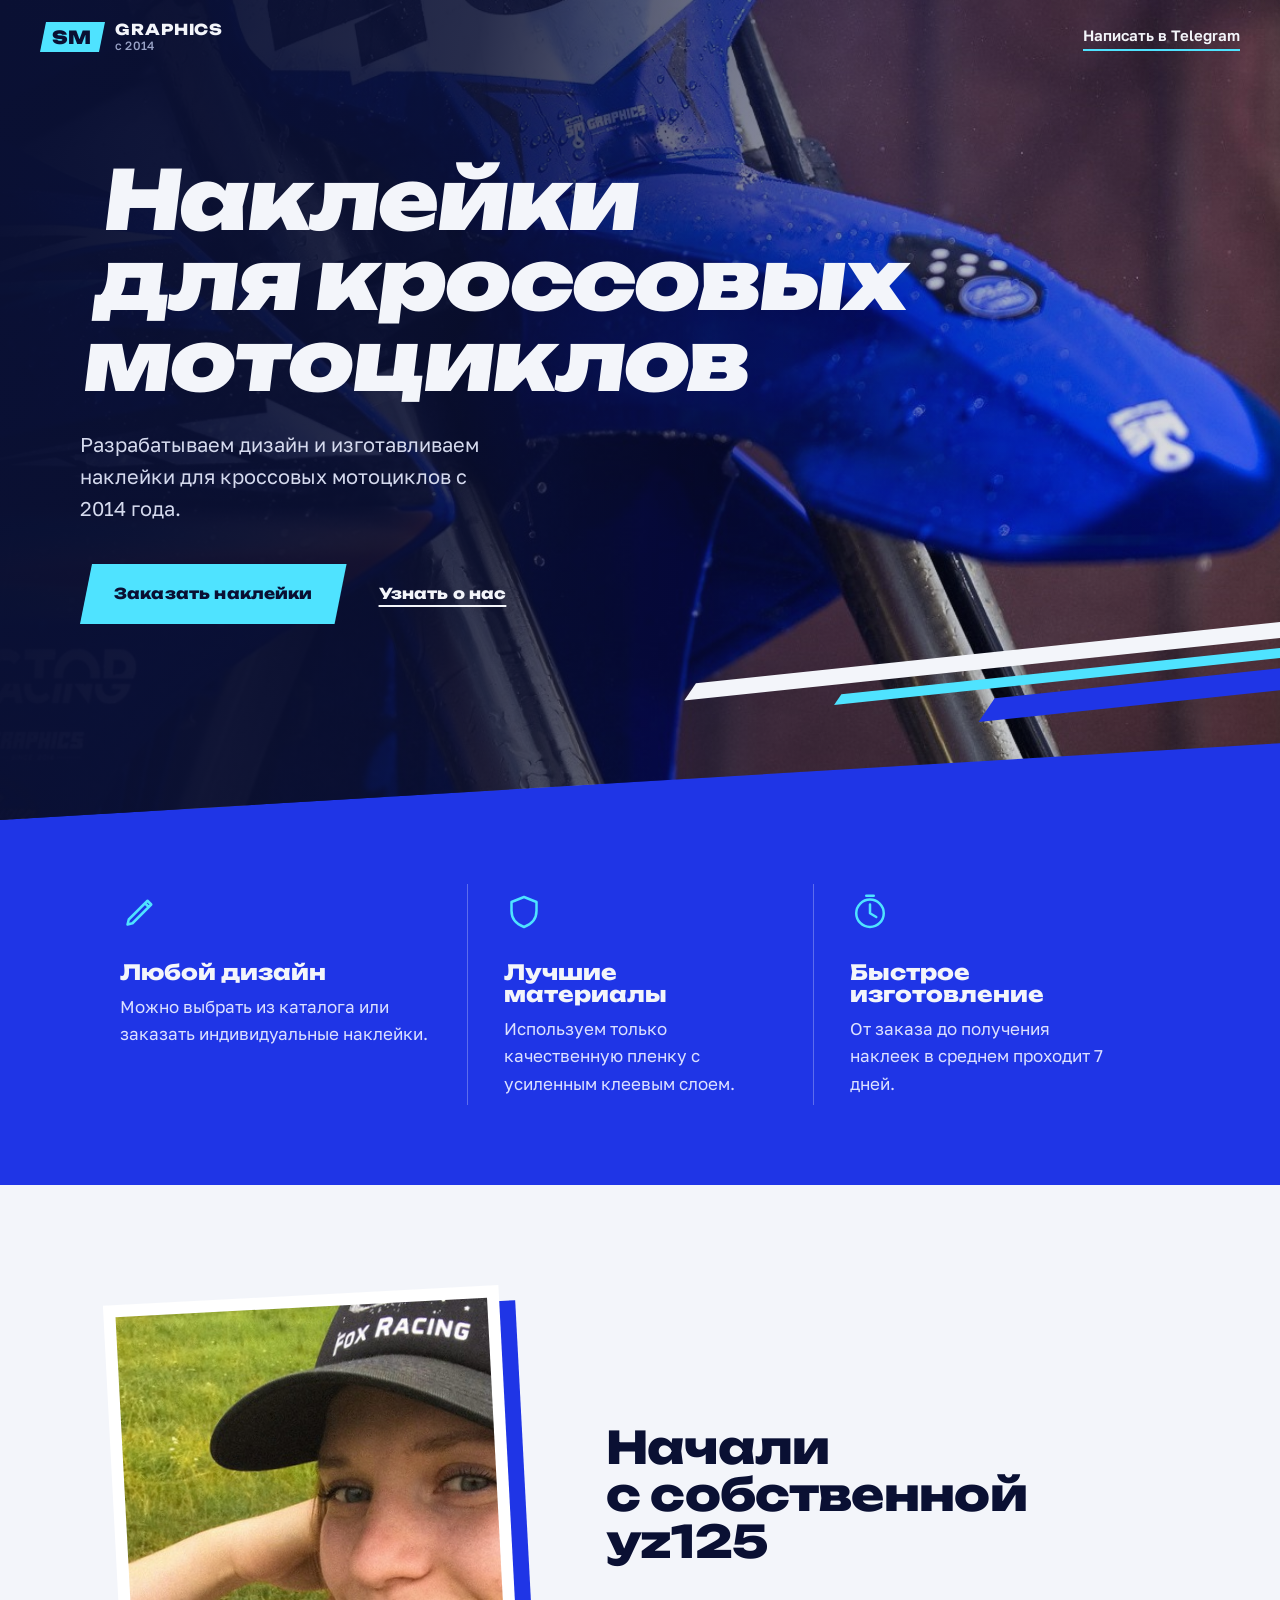
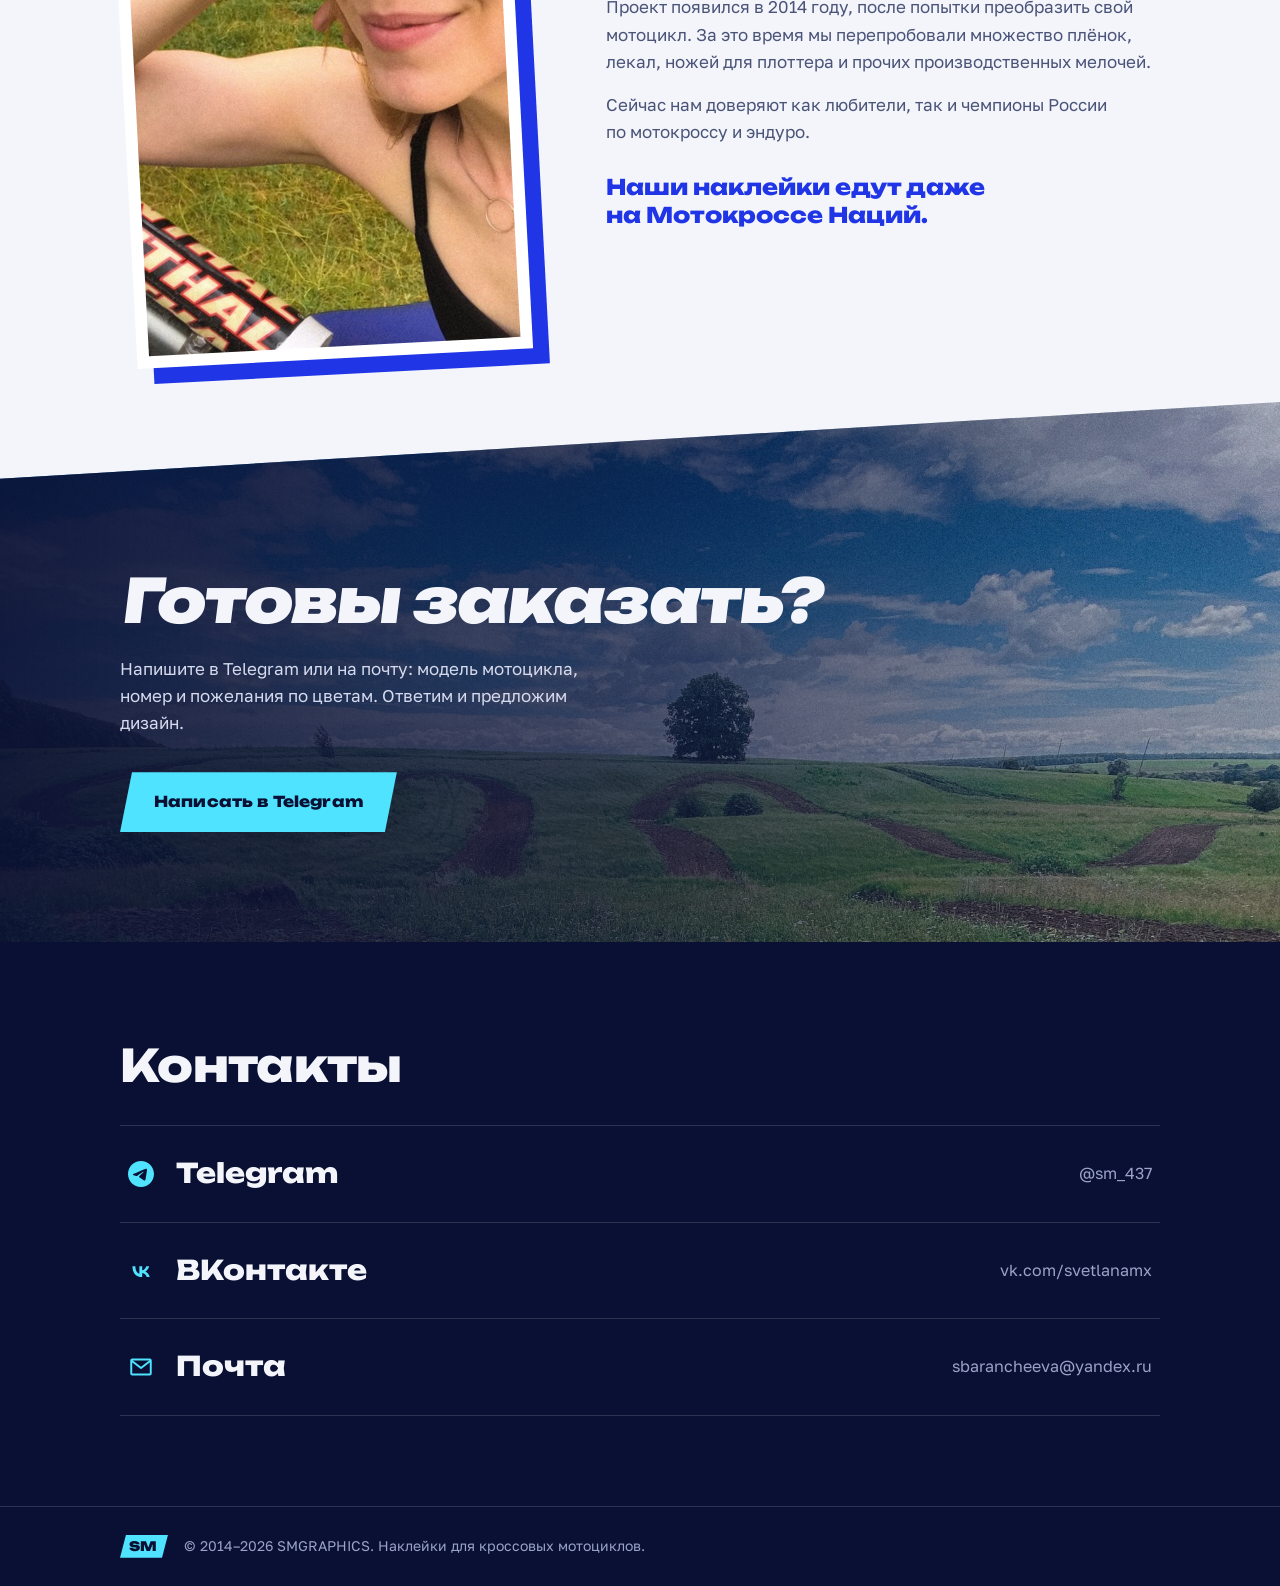
==== index.html @ 913bedcf "Вернул исходные тексты преимуществ и подзаголовка Co-Authored-By: Claude Opus 5.5 <noreply@anthropic" ====
<!DOCTYPE html>
<html lang="ru">
<head>
    <meta charset="UTF-8">
    <meta name="viewport" content="width=device-width, initial-scale=1.0, viewport-fit=cover">
    <meta name="google-site-verification" content="A4327wPJ7ZmmYLKpmU4n7rLONOr8wx9N6LQzoZRU234" />
    <title>SMGRAPHICS — наклейки для кроссовых мотоциклов</title>
    <meta name="description" content="Дизайн и изготовление наклеек для кроссовых мотоциклов с 2014 года. Каталог и индивидуальные графические киты.">
    <link rel="preconnect" href="https://fonts.googleapis.com">
    <link rel="preconnect" href="https://fonts.gstatic.com" crossorigin>
    <link href="https://fonts.googleapis.com/css2?family=Unbounded:wght@500;800;900&family=Golos+Text:wght@400;500;600&display=swap" rel="stylesheet">
    <link rel="stylesheet" href="css/style.css">
</head>
<body>

    <!-- Навигация -->
    <nav class="nav">
        <a href="#top" class="logo" aria-label="SMGRAPHICS, на главную">
            <span class="logo-mark">SM</span>
            <span class="logo-text">GRAPHICS<small>с 2014</small></span>
        </a>
        <a href="https://t.me/sm_437" target="_blank" rel="noopener" class="nav-link"><span class="long">Написать в </span>Telegram</a>
    </nav>

    <!-- 1. Первый экран -->
    <header class="hero" id="top">
        <div class="hero-inner">
            <h1 class="hero-title">Наклейки для&nbsp;кроссовых мотоциклов</h1>
            <p class="hero-sub">Разрабатываем дизайн и изготавливаем наклейки для кроссовых мотоциклов с 2014 года.</p>
            <div class="hero-actions">
                <a href="https://t.me/sm_437" target="_blank" rel="noopener" class="btn btn-primary">Заказать наклейки</a>
                <a href="#about" class="btn btn-ghost">Узнать о нас</a>
            </div>
        </div>
        <div class="stripes" aria-hidden="true">
            <span></span><span></span><span></span>
        </div>
    </header>

    <!-- 2. Что мы предлагаем -->
    <section class="offer">
        <div class="container">
            <h2 class="visually-hidden">Что мы предлагаем</h2>
            <ul class="offer-list">
                <li>
                    <svg viewBox="0 0 32 32" aria-hidden="true"><path d="M6 26l4-1 15-15-3-3L7 22l-1 4zM20 9l3 3" /></svg>
                    <h3>Любой дизайн</h3>
                    <p>Можно выбрать из каталога или заказать индивидуальные наклейки.</p>
                </li>
                <li>
                    <svg viewBox="0 0 32 32" aria-hidden="true"><path d="M16 4l10 4v7c0 7-4.5 11-10 13-5.5-2-10-6-10-13V8l10-4z" /></svg>
                    <h3>Лучшие материалы</h3>
                    <p>Используем только качественную пленку с усиленным клеевым слоем.</p>
                </li>
                <li>
                    <svg viewBox="0 0 32 32" aria-hidden="true"><circle cx="16" cy="17" r="11" /><path d="M16 10v7l5 3M13 3h6" /></svg>
                    <h3>Быстрое изготовление</h3>
                    <p>От заказа до получения наклеек в среднем проходит 7 дней.</p>
                </li>
            </ul>
        </div>
    </section>

    <!-- 3. О себе -->
    <section class="about" id="about">
        <div class="container about-grid">
            <figure class="about-photo">
                <img src="images/SM.jpg" alt="Основательница SMGRAPHICS у мотоцикла" width="640" height="640" loading="lazy">
            </figure>
            <div class="about-text">
                <h2>Начали с&nbsp;собственной yz125</h2>
                <p>Проект появился в&nbsp;2014 году, после попытки преобразить свой мотоцикл. За&nbsp;это время мы перепробовали множество плёнок, лекал, ножей для&nbsp;плоттера и&nbsp;прочих производственных мелочей.</p>
                <p>Сейчас нам доверяют как любители, так и&nbsp;чемпионы России по&nbsp;мотокроссу и&nbsp;эндуро.</p>
                <p class="about-note">Наши наклейки едут даже на&nbsp;Мотокроссе Наций.</p>
            </div>
        </div>
    </section>

    <!-- 4. Призыв к действию -->
    <section class="cta">
        <div class="container cta-inner">
            <h2>Готовы заказать?</h2>
            <p>Напишите в&nbsp;Telegram или&nbsp;на&nbsp;почту: модель мотоцикла, номер и&nbsp;пожелания по&nbsp;цветам. Ответим и&nbsp;предложим дизайн.</p>
            <a href="https://t.me/sm_437" target="_blank" rel="noopener" class="btn btn-primary">Написать в Telegram</a>
        </div>
    </section>

    <!-- 5. Контакты -->
    <section class="contact" id="contact">
        <div class="container">
            <h2>Контакты</h2>
            <div class="contact-list">
                <a href="https://t.me/sm_437" target="_blank" rel="noopener" class="contact-row">
                    <svg viewBox="0 0 24 24" aria-hidden="true" class="fill"><path d="M12 0C5.373 0 0 5.373 0 12s5.373 12 12 12 12-5.373 12-12S18.627 0 12 0zm5.562 8.161c-.18 1.897-.962 6.502-1.359 8.627-.168.9-.5 1.201-.82 1.23-.697.064-1.226-.46-1.901-.903-1.056-.692-1.653-1.123-2.678-1.799-1.185-.781-.417-1.21.258-1.91.177-.184 3.247-2.977 3.307-3.230.007-.032.014-.15-.056-.212s-.174-.041-.249-.024c-.106.024-1.793 1.139-5.062 3.345-.479.329-.913.489-1.302.481-.428-.009-1.252-.242-1.865-.441-.752-.244-1.349-.374-1.297-.789.027-.216.324-.437.893-.663 3.498-1.524 5.831-2.529 6.998-3.015 3.333-1.386 4.025-1.627 4.476-1.635.099-.002.321.023.465.178.121.13.148.305.163.428.015.123.034.404.019.623z"/></svg>
                    <span class="contact-name">Telegram</span>
                    <span class="contact-value">@sm_437</span>
                </a>
                <a href="https://vk.com/svetlanamx" target="_blank" rel="noopener" class="contact-row">
                    <svg viewBox="0 0 24 24" aria-hidden="true" class="fill"><path d="M12.8 17.5c-5.5 0-8.6-3.8-8.7-10h2.7c.1 4.6 2.1 6.5 3.7 6.9V7.5h2.6v3.9c1.6-.2 3.2-2 3.8-3.9h2.6c-.4 2.4-2.2 4.2-3.5 4.9 1.3.6 3.300 2.2 4.1 5.1h-2.8c-.6-1.9-2.1-3.4-4.2-3.6v3.6h-.3z"/></svg>
                    <span class="contact-name">ВКонтакте</span>
                    <span class="contact-value">vk.com/svetlanamx</span>
                </a>
                <a href="mailto:sbarancheeva@yandex.ru" class="contact-row">
                    <svg viewBox="0 0 24 24" aria-hidden="true"><rect x="3" y="5" width="18" height="14" rx="1" /><path d="M3 6l9 7 9-7" /></svg>
                    <span class="contact-name">Почта</span>
                    <span class="contact-value">sbarancheeva@yandex.ru</span>
                </a>
            </div>
        </div>
    </section>

    <!-- 6. Подвал -->
    <footer class="footer">
        <div class="container footer-inner">
            <span class="logo-mark logo-mark-small">SM</span>
            <p>© 2014–2026 SMGRAPHICS. Наклейки для кроссовых мотоциклов.</p>
        </div>
    </footer>

    <!-- Нижняя панель для телефонов -->
    <div class="mobile-bar" id="mobile-bar">
        <a href="https://t.me/sm_437" target="_blank" rel="noopener" class="btn btn-primary" tabindex="-1">Заказать наклейки в Telegram</a>
    </div>

    <script>
        // Панель видна, когда первый экран уже прокручен, и прячется у блока контактов
        (function () {
            var bar = document.getElementById('mobile-bar');
            var hero = document.querySelector('.hero');
            var contact = document.getElementById('contact');
            if (!bar || !hero || !('IntersectionObserver' in window)) return;
            var heroVisible = true, contactVisible = false;
            function update() {
                var show = !heroVisible && !contactVisible;
                bar.classList.toggle('is-visible', show);
                bar.querySelector('a').tabIndex = show ? 0 : -1;
            }
            new IntersectionObserver(function (e) { heroVisible = e[0].isIntersecting; update(); }).observe(hero);
            new IntersectionObserver(function (e) { contactVisible = e[0].isIntersecting; update(); }).observe(contact);
        })();
    </script>

</body>
</html>
---- css/style.css ----
/* SMGRAPHICS — стиль в духе гоночного графического кита:
   глубокий синий, белая «пластиковая» основа, ледяной голубой акцент,
   диагональные полосы и наклонная типографика. */

:root {
    --ink: #0A1033;          /* тёмно-синий, как тени на пластике */
    --ink-2: #121A47;        /* чуть светлее для слоёв */
    --race: #1F35E6;         /* заводской синий */
    --plate: #F3F5FA;        /* холодный белый */
    --hivis: #4FE3FF;        /* ледяной голубой акцент */
    --steel: #9AA3C7;        /* сине-серый для второстепенного текста */
    --text: #1A2147;         /* текст на светлом фоне */
    --muted: #4A5378;
    --line-dark: rgba(255, 255, 255, 0.14);

    --font-display: 'Unbounded', 'Arial Black', Impact, sans-serif;
    --font-body: 'Golos Text', 'Segoe UI', Roboto, Arial, sans-serif;

    --slant: 6vw;            /* высота диагонального среза между блоками */
    --gutter: clamp(16px, 4vw, 40px);
    color-scheme: dark;
}

* { margin: 0; padding: 0; box-sizing: border-box; }

html { scroll-behavior: smooth; }

body {
    font-family: var(--font-body);
    font-size: 17px;
    line-height: 1.6;
    color: var(--plate);
    background: var(--ink);
    -webkit-font-smoothing: antialiased;
    overflow-x: hidden;
}

img { max-width: 100%; display: block; }
a { color: inherit; text-decoration: none; }
ul { list-style: none; }

h1, h2, h3 {
    font-family: var(--font-display);
    line-height: 1.05;
    text-wrap: balance;
}

.container {
    max-width: 1120px;
    margin: 0 auto;
    padding-inline: var(--gutter);
}

.visually-hidden {
    position: absolute; width: 1px; height: 1px;
    overflow: hidden; clip: rect(0 0 0 0); white-space: nowrap;
}

:focus-visible { outline: 3px solid var(--hivis); outline-offset: 3px; }

/* ===== Логотип ===== */
.logo { display: inline-flex; align-items: center; gap: 10px; }

.logo-mark {
    font-family: var(--font-display);
    font-weight: 900;
    font-size: 18px;
    color: var(--ink);
    background: var(--hivis);
    padding: 6px 14px 6px 12px;
    clip-path: polygon(6px 0, 100% 0, calc(100% - 6px) 100%, 0 100%);
    line-height: 1;
}

.logo-text {
    font-family: var(--font-display);
    font-weight: 800;
    font-size: 15px;
    letter-spacing: 0.06em;
    display: flex;
    flex-direction: column;
    line-height: 1.1;
}

.logo-text small {
    font-family: var(--font-body);
    font-weight: 500;
    font-size: 12px;
    letter-spacing: 0.02em;
    color: var(--steel);
}

/* ===== Навигация ===== */
.nav {
    position: absolute;
    top: env(safe-area-inset-top, 0px);
    left: 0; right: 0;
    z-index: 5;
    display: flex;
    justify-content: space-between;
    align-items: center;
    gap: 16px;
    padding: 22px var(--gutter);
}

.nav-link {
    font-weight: 600;
    font-size: 15px;
    padding-bottom: 2px;
    border-bottom: 2px solid var(--hivis);
}
.nav-link:hover { color: var(--hivis); }

/* ===== Кнопки ===== */
.btn {
    display: inline-block;
    font-family: var(--font-display);
    font-weight: 800;
    font-size: 15px;
    letter-spacing: 0.01em;
    padding: 18px 34px;
    transition: background-color 0.15s, color 0.15s;
}

.btn-primary {
    background: var(--hivis);
    color: var(--ink);
    clip-path: polygon(12px 0, 100% 0, calc(100% - 12px) 100%, 0 100%);
}
.btn-primary:hover { background: #FFFFFF; }
.btn-primary:focus-visible { outline: none; background: #FFFFFF; text-decoration: underline; }

.btn-ghost {
    padding-inline: 8px;
    text-decoration: underline;
    text-decoration-thickness: 2px;
    text-underline-offset: 6px;
}
.btn-ghost:hover { color: var(--hivis); }

/* ===== 1. Первый экран ===== */
.hero {
    position: relative;
    z-index: 2;
    min-height: min(820px, 92vh);
    display: flex;
    align-items: center;
    padding: 130px var(--gutter) calc(var(--slant) + 90px);
    background:
        linear-gradient(100deg, var(--ink) 0%, rgba(10, 16, 51, 0.88) 34%, rgba(10, 16, 51, 0.35) 64%, rgba(10, 16, 51, 0.05) 100%),
        url('../images/hero-bg.jpg') 70% 30% / cover no-repeat;
    clip-path: polygon(0 0, 100% 0, 100% calc(100% - var(--slant)), 0 100%);
    overflow: hidden;
}

.hero-inner {
    position: relative;
    z-index: 2;
    width: 100%;
    max-width: 1120px;
    margin: 0 auto;
}

.hero-title {
    font-weight: 900;
    font-size: clamp(2.3rem, 6.4vw, 5.4rem);
    line-height: 0.98;
    letter-spacing: -0.02em;
    max-width: 11ch;
    transform: skewX(-7deg);
    transform-origin: left bottom;
}

.hero-sub {
    margin-top: 28px;
    max-width: 34ch;
    font-size: clamp(17px, 1.6vw, 20px);
    color: #D5DAEE;
}

.hero-actions {
    margin-top: 40px;
    display: flex;
    flex-wrap: wrap;
    align-items: center;
    gap: 16px 24px;
}

/* Диагональные полосы, как на графике пластика */
.stripes {
    position: absolute;
    right: -6%;
    bottom: calc(var(--slant) + 26px);
    width: 52%;
    display: flex;
    flex-direction: column;
    gap: 10px;
    transform: rotate(-6deg);
    z-index: 1;
    pointer-events: none;
}
.stripes span {
    display: block;
    height: 16px;
    transform: skewX(-40deg);
    transform-origin: right;
    animation: stripe-in 0.9s cubic-bezier(.2, .8, .2, 1) both;
}
.stripes span:nth-child(1) { background: var(--plate); width: 100%; }
.stripes span:nth-child(2) { background: var(--hivis); width: 78%; margin-left: auto; height: 10px; animation-delay: 0.12s; }
.stripes span:nth-child(3) { background: var(--race); width: 56%; margin-left: auto; height: 22px; animation-delay: 0.24s; }

@keyframes stripe-in {
    from { transform: skewX(-40deg) scaleX(0); }
    to   { transform: skewX(-40deg) scaleX(1); }
}

/* ===== 2. Что мы предлагаем ===== */
.offer {
    position: relative;
    z-index: 1;
    background: var(--race);
    margin-top: calc(var(--slant) * -1);
    padding-block: calc(var(--slant) + 64px) 80px;
}

.offer-list {
    display: grid;
    grid-template-columns: repeat(3, minmax(0, 1fr));
}

.offer-list li {
    padding: 8px 36px;
    border-left: 1px solid rgba(255, 255, 255, 0.28);
}
.offer-list li:first-child { border-left: 0; padding-left: 0; }

.offer-list svg {
    width: 40px; height: 40px;
    fill: none;
    stroke: var(--hivis);
    stroke-width: 2;
    stroke-linecap: round;
    stroke-linejoin: round;
    margin-bottom: 22px;
}

.offer-list h3 {
    font-size: 21px;
    font-weight: 800;
    margin-bottom: 10px;
}

.offer-list p { color: #DCE1FF; max-width: 30ch; }

/* ===== 3. О себе ===== */
.about {
    background: var(--plate);
    color: var(--text);
    padding-block: 110px 120px;
}

.about-grid {
    display: grid;
    grid-template-columns: minmax(0, 5fr) minmax(0, 7fr);
    gap: clamp(40px, 7vw, 96px);
    align-items: center;
}

/* Фото как наклейка: белая кромка, лёгкий поворот, жёсткая синяя тень */
.about-photo {
    background: #FFFFFF;
    padding: 12px;
    transform: rotate(-3deg);
    box-shadow: 16px 16px 0 var(--race);
    max-width: 420px;
    width: 100%;
    justify-self: center;
}
.about-photo img { width: 100%; aspect-ratio: 1; object-fit: cover; }

.about-text { min-width: 0; }

.about-text h2 {
    font-weight: 800;
    font-size: clamp(1.8rem, 3.6vw, 2.8rem);
    letter-spacing: -0.015em;
    margin-bottom: 28px;
    color: var(--ink);
}

.about-text p { max-width: 58ch; color: var(--muted); }
.about-text p + p { margin-top: 16px; }

.about-text .about-note {
    margin-top: 28px;
    font-family: var(--font-display);
    font-weight: 800;
    font-size: clamp(1.1rem, 1.8vw, 1.35rem);
    line-height: 1.3;
    color: var(--race);
}

/* ===== 4. Призыв к действию ===== */
.cta {
    position: relative;
    background:
        linear-gradient(90deg, rgba(10, 16, 51, 0.92) 0%, rgba(10, 16, 51, 0.7) 45%, rgba(10, 16, 51, 0.25) 100%),
        url('../images/dream_track.jpg') center 72% / cover no-repeat;
    clip-path: polygon(0 var(--slant), 100% 0, 100% 100%, 0 100%);
    margin-top: calc(var(--slant) * -1);
    padding-block: calc(var(--slant) + 90px) 110px;
}

.cta-inner h2 {
    font-weight: 900;
    font-size: clamp(2rem, 5vw, 3.8rem);
    letter-spacing: -0.02em;
    transform: skewX(-7deg);
    transform-origin: left bottom;
}

.cta-inner p {
    margin: 22px 0 36px;
    max-width: 46ch;
    color: #D5DAEE;
}

/* ===== 5. Контакты ===== */
.contact { padding-block: 100px 90px; }

.contact h2 {
    font-weight: 800;
    font-size: clamp(1.8rem, 3.6vw, 2.8rem);
    letter-spacing: -0.015em;
    margin-bottom: 36px;
}

.contact-list { border-top: 1px solid var(--line-dark); }

.contact-row {
    display: grid;
    grid-template-columns: 28px minmax(0, 1fr) auto;
    align-items: center;
    gap: 20px;
    padding: 26px 8px;
    border-bottom: 1px solid var(--line-dark);
    transition: background-color 0.15s, padding 0.2s;
}

.contact-row svg {
    width: 26px; height: 26px;
    fill: none;
    stroke: var(--hivis);
    stroke-width: 1.8;
    stroke-linejoin: round;
}
.contact-row svg.fill { fill: var(--hivis); stroke: none; }

.contact-name {
    font-family: var(--font-display);
    font-weight: 800;
    font-size: clamp(1.2rem, 2.4vw, 1.7rem);
}

.contact-value {
    color: var(--steel);
    font-size: 16px;
    overflow-wrap: anywhere;
    text-align: right;
}

.contact-row:hover { background: var(--race); padding-inline: 20px; }
.contact-row:hover .contact-value { color: var(--plate); }

/* ===== 6. Подвал ===== */
.footer {
    border-top: 1px solid var(--line-dark);
    padding-block: 28px calc(28px + env(safe-area-inset-bottom, 0px));
    font-size: 14px;
    color: var(--steel);
}

.footer-inner { display: flex; align-items: center; gap: 16px; flex-wrap: wrap; }
.logo-mark-small { font-size: 13px; padding: 5px 11px 5px 9px; }

/* ===== Телефоны и планшеты ===== */
@media (max-width: 860px) {
    .offer-list { grid-template-columns: minmax(0, 1fr); gap: 0; }
    .offer-list li,
    .offer-list li:first-child {
        border-left: 0;
        padding: 28px 0;
        border-top: 1px solid rgba(255, 255, 255, 0.28);
    }
    .offer-list li:first-child { border-top: 0; padding-top: 0; }

    .about-grid { grid-template-columns: minmax(0, 1fr); }
    .about-photo { max-width: 320px; }
}

/* Нижняя панель «Написать» — только на телефонах */
.mobile-bar { display: none; }

@media (max-width: 600px) {
    :root { --slant: 9vw; }
    body { font-size: 16px; }

    /* Навигация */
    .nav { padding-block: 16px; }
    .logo-mark { font-size: 16px; }
    .logo-text { font-size: 13px; }
    .logo-text small { display: none; }
    .nav-link { font-size: 14px; }
    .nav-link .long { display: none; }

    /* Первый экран */
    .hero {
        min-height: 0;
        padding-top: 104px;
        padding-bottom: calc(var(--slant) + 76px);
        background:
            linear-gradient(180deg, rgba(10, 16, 51, 0.5) 0%, rgba(10, 16, 51, 0.88) 55%, var(--ink) 100%),
            url('../images/hero-bg.jpg') 62% 30% / cover no-repeat;
    }
    .hero-title { font-size: clamp(2rem, 10vw, 2.6rem); }
    .hero-sub { margin-top: 20px; }
    .hero-actions { margin-top: 30px; flex-direction: column; align-items: stretch; gap: 14px; }
    .hero-actions .btn { text-align: center; }
    .hero-actions .btn-ghost { align-self: center; padding: 6px 8px; }
    .stripes { width: 78%; right: -18%; bottom: calc(var(--slant) + 14px); gap: 7px; }
    .stripes span:nth-child(1) { height: 11px; }
    .stripes span:nth-child(2) { height: 7px; }
    .stripes span:nth-child(3) { height: 15px; }

    .btn { padding: 17px 28px; }

    /* Предложение: иконка слева от заголовка, компактнее */
    .offer { padding-block: calc(var(--slant) + 40px) 56px; }
    .offer-list li,
    .offer-list li:first-child {
        display: grid;
        grid-template-columns: 34px minmax(0, 1fr);
        column-gap: 16px;
        padding: 22px 0;
    }
    .offer-list li:first-child { padding-top: 0; }
    .offer-list li:last-child { padding-bottom: 0; }
    .offer-list svg { width: 32px; height: 32px; margin: 0; grid-row: span 2; }
    .offer-list h3 { font-size: 18px; margin-bottom: 6px; }

    /* О себе */
    .about { padding-block: 64px calc(var(--slant) + 64px); }
    .about-grid { gap: 44px; }
    .about-photo { max-width: 240px; padding: 8px; box-shadow: 10px 10px 0 var(--race); }
    .about-text h2 { margin-bottom: 18px; }
    .about-text .about-note { margin-top: 22px; }

    /* Призыв */
    .cta { padding-block: calc(var(--slant) + 56px) 72px; }
    .cta-inner p { margin: 16px 0 28px; }
    .cta-inner .btn { display: block; text-align: center; }

    /* Контакты */
    .contact { padding-block: 64px 48px; }
    .contact h2 { margin-bottom: 24px; }
    .contact-row { grid-template-columns: 24px minmax(0, 1fr); gap: 2px 16px; padding: 18px 4px; }
    .contact-row svg { grid-row: span 2; width: 24px; height: 24px; }
    .contact-value { grid-column: 2; text-align: left; font-size: 15px; }
    .contact-row:hover { padding-inline: 12px; }

    .footer { padding-bottom: calc(96px + env(safe-area-inset-bottom, 0px)); }

    /* Нижняя панель появляется, когда первый экран прокручен */
    .mobile-bar {
        display: block;
        position: fixed;
        left: 0; right: 0; bottom: 0;
        z-index: 20;
        padding: 10px 16px calc(10px + env(safe-area-inset-bottom, 0px));
        background: rgba(10, 16, 51, 0.92);
        -webkit-backdrop-filter: blur(10px);
        backdrop-filter: blur(10px);
        border-top: 1px solid var(--line-dark);
        transform: translateY(110%);
        transition: transform 0.25s ease;
    }
    .mobile-bar.is-visible { transform: none; }
    .mobile-bar .btn { display: block; text-align: center; padding-block: 15px; }
}

@media (prefers-reduced-motion: reduce) {
    html { scroll-behavior: auto; }
    .stripes span { animation: none; }
    .contact-row, .btn, .mobile-bar { transition: none; }
}
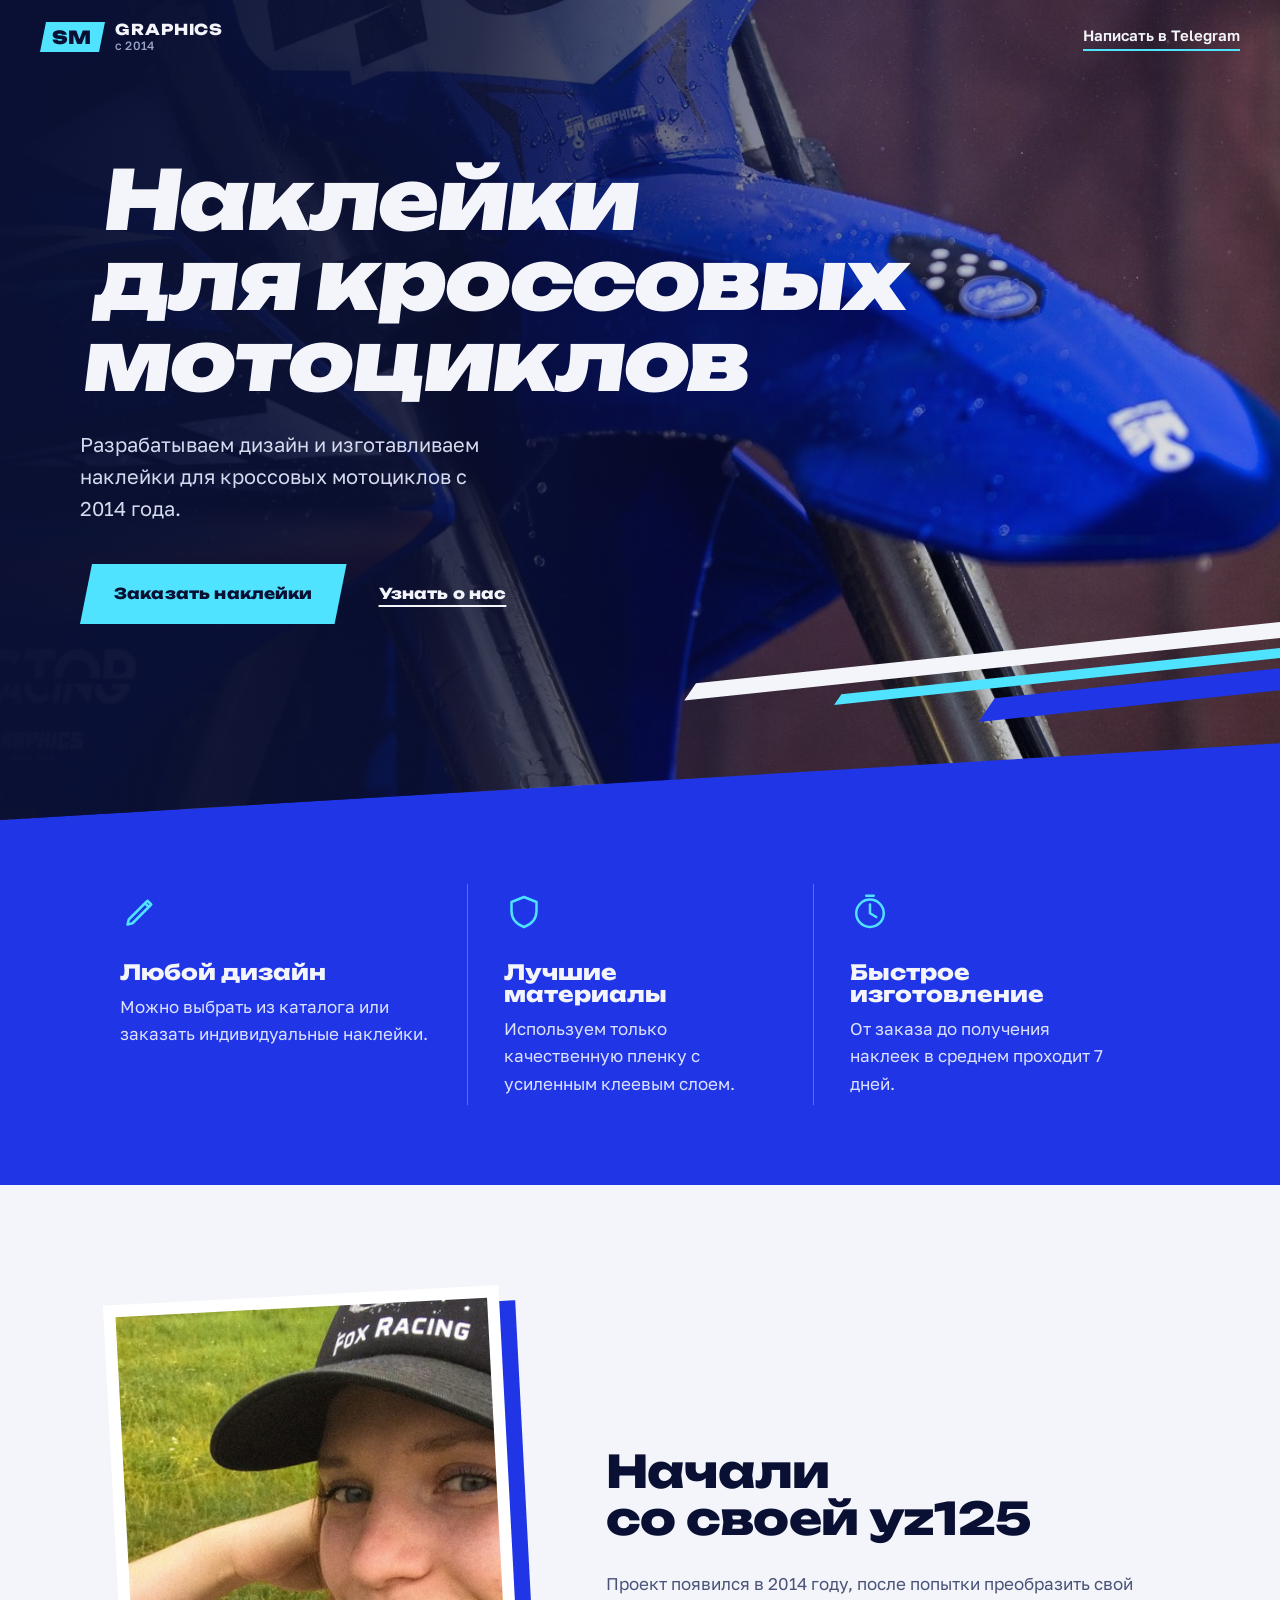
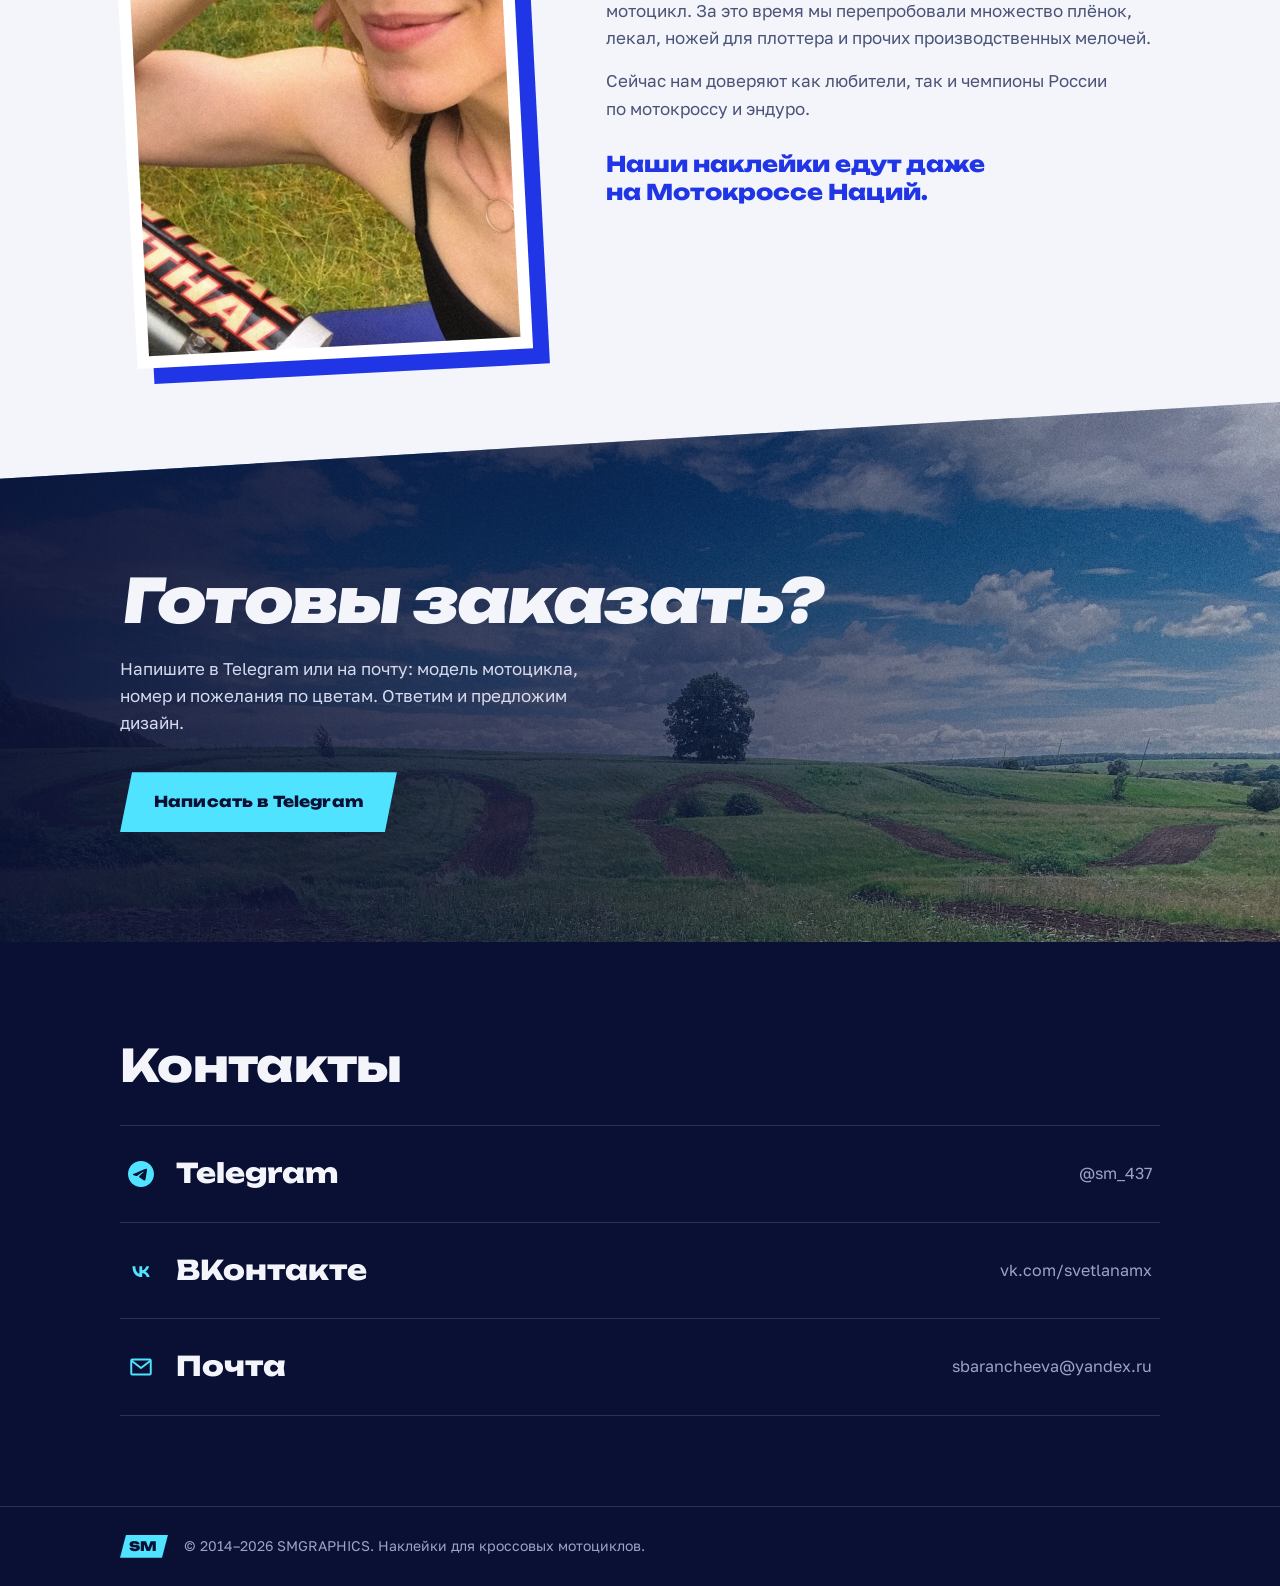
==== commit e635fec1: "Заголовок «О себе»: «Начали со своей yz125» Co-Authored-By: Claude Opus 5.5 <noreply@anthropic.com> " ====
--- a/index.html
+++ b/index.html
@@ -68,7 +68,7 @@
                 <img src="images/SM.jpg" alt="Основательница SMGRAPHICS у мотоцикла" width="640" height="640" loading="lazy">
             </figure>
             <div class="about-text">
-                <h2>Начали с&nbsp;собственной yz125</h2>
+                <h2>Начали со&nbsp;своей yz125</h2>
                 <p>Проект появился в&nbsp;2014 году, после попытки преобразить свой мотоцикл. За&nbsp;это время мы перепробовали множество плёнок, лекал, ножей для&nbsp;плоттера и&nbsp;прочих производственных мелочей.</p>
                 <p>Сейчас нам доверяют как любители, так и&nbsp;чемпионы России по&nbsp;мотокроссу и&nbsp;эндуро.</p>
                 <p class="about-note">Наши наклейки едут даже на&nbsp;Мотокроссе Наций.</p>
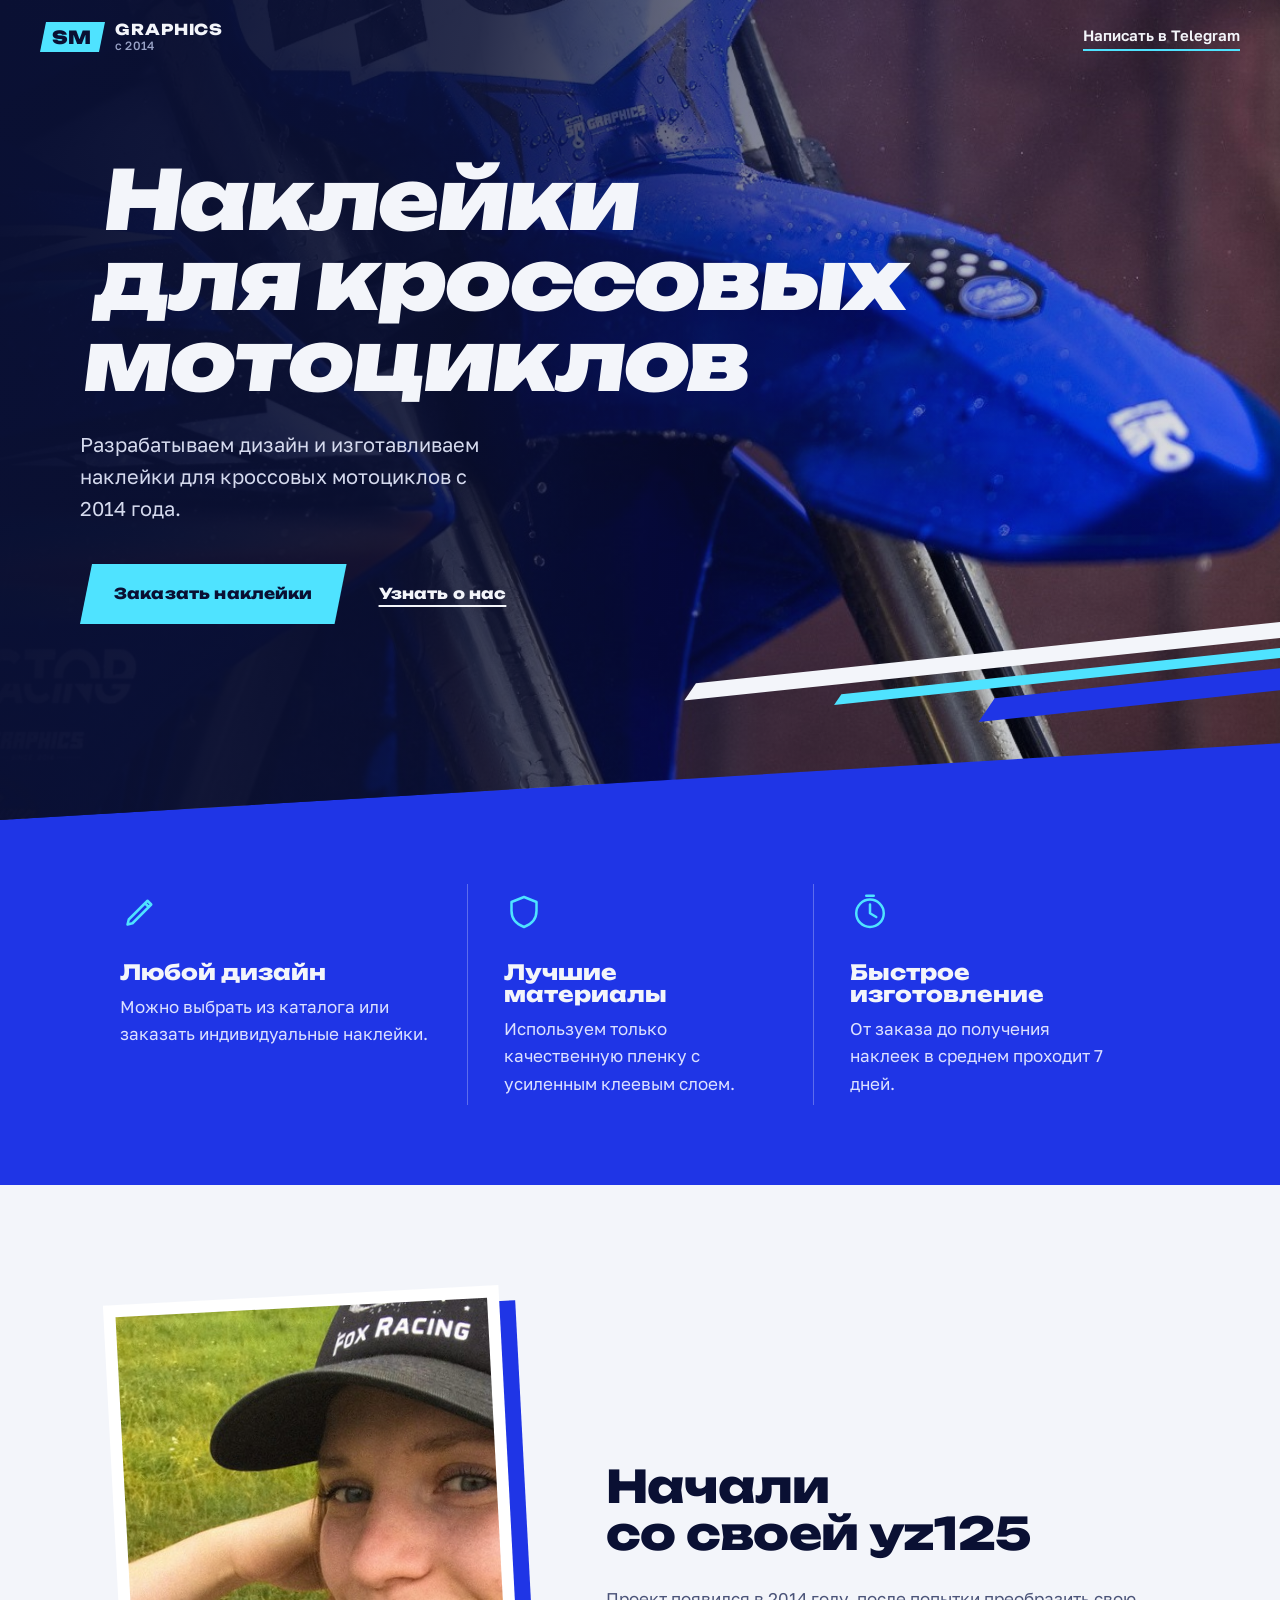
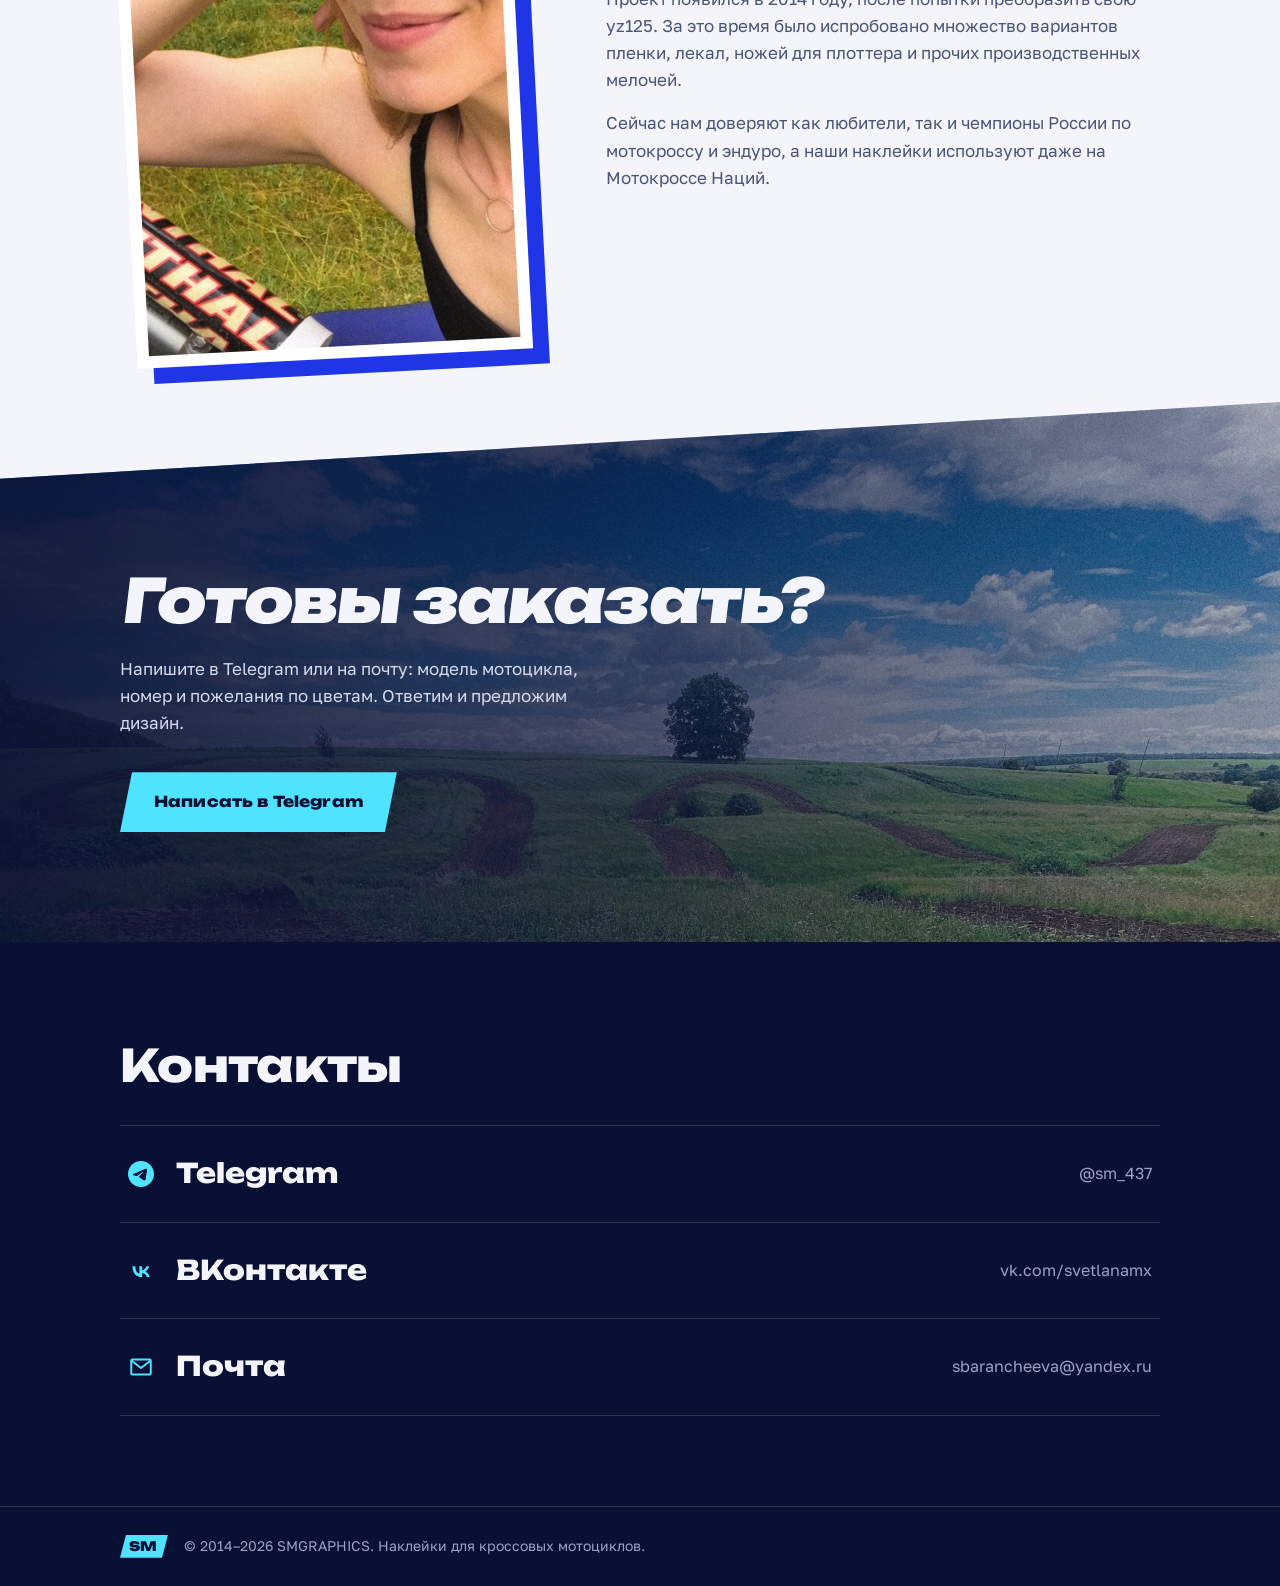
==== commit 09e1ee47: "Вернул исходный текст блока «О себе» Co-Authored-By: Claude Opus 5.5 <noreply@anthropic.com> Claude-" ====
--- a/index.html
+++ b/index.html
@@ -69,9 +69,8 @@
             </figure>
             <div class="about-text">
                 <h2>Начали со&nbsp;своей yz125</h2>
-                <p>Проект появился в&nbsp;2014 году, после попытки преобразить свой мотоцикл. За&nbsp;это время мы перепробовали множество плёнок, лекал, ножей для&nbsp;плоттера и&nbsp;прочих производственных мелочей.</p>
-                <p>Сейчас нам доверяют как любители, так и&nbsp;чемпионы России по&nbsp;мотокроссу и&nbsp;эндуро.</p>
-                <p class="about-note">Наши наклейки едут даже на&nbsp;Мотокроссе Наций.</p>
+                <p>Проект появился в 2014 году, после попытки преобразить свою yz125. За это время было испробовано множество вариантов пленки, лекал, ножей для плоттера и прочих производственных мелочей.</p>
+                <p>Сейчас нам доверяют как любители, так и чемпионы России по мотокроссу и эндуро, а наши наклейки используют даже на Мотокроссе Наций.</p>
             </div>
         </div>
     </section>
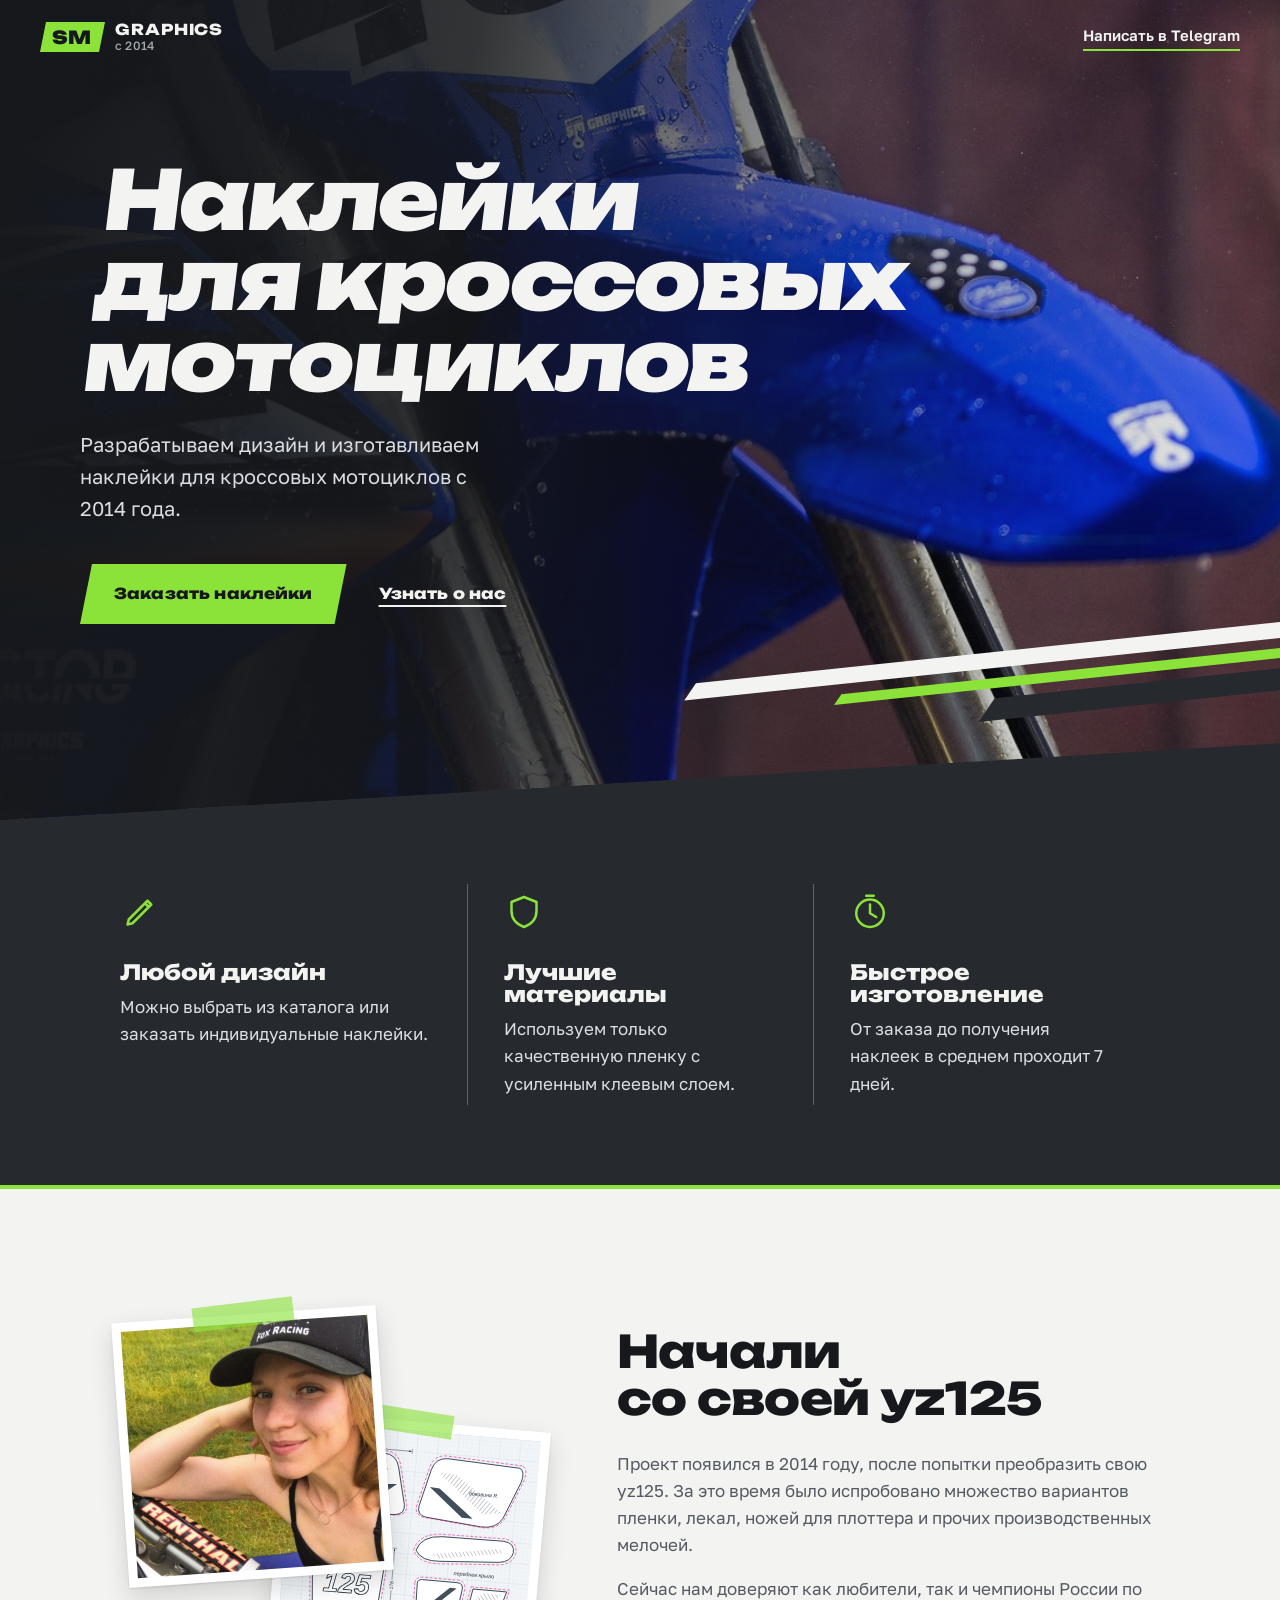
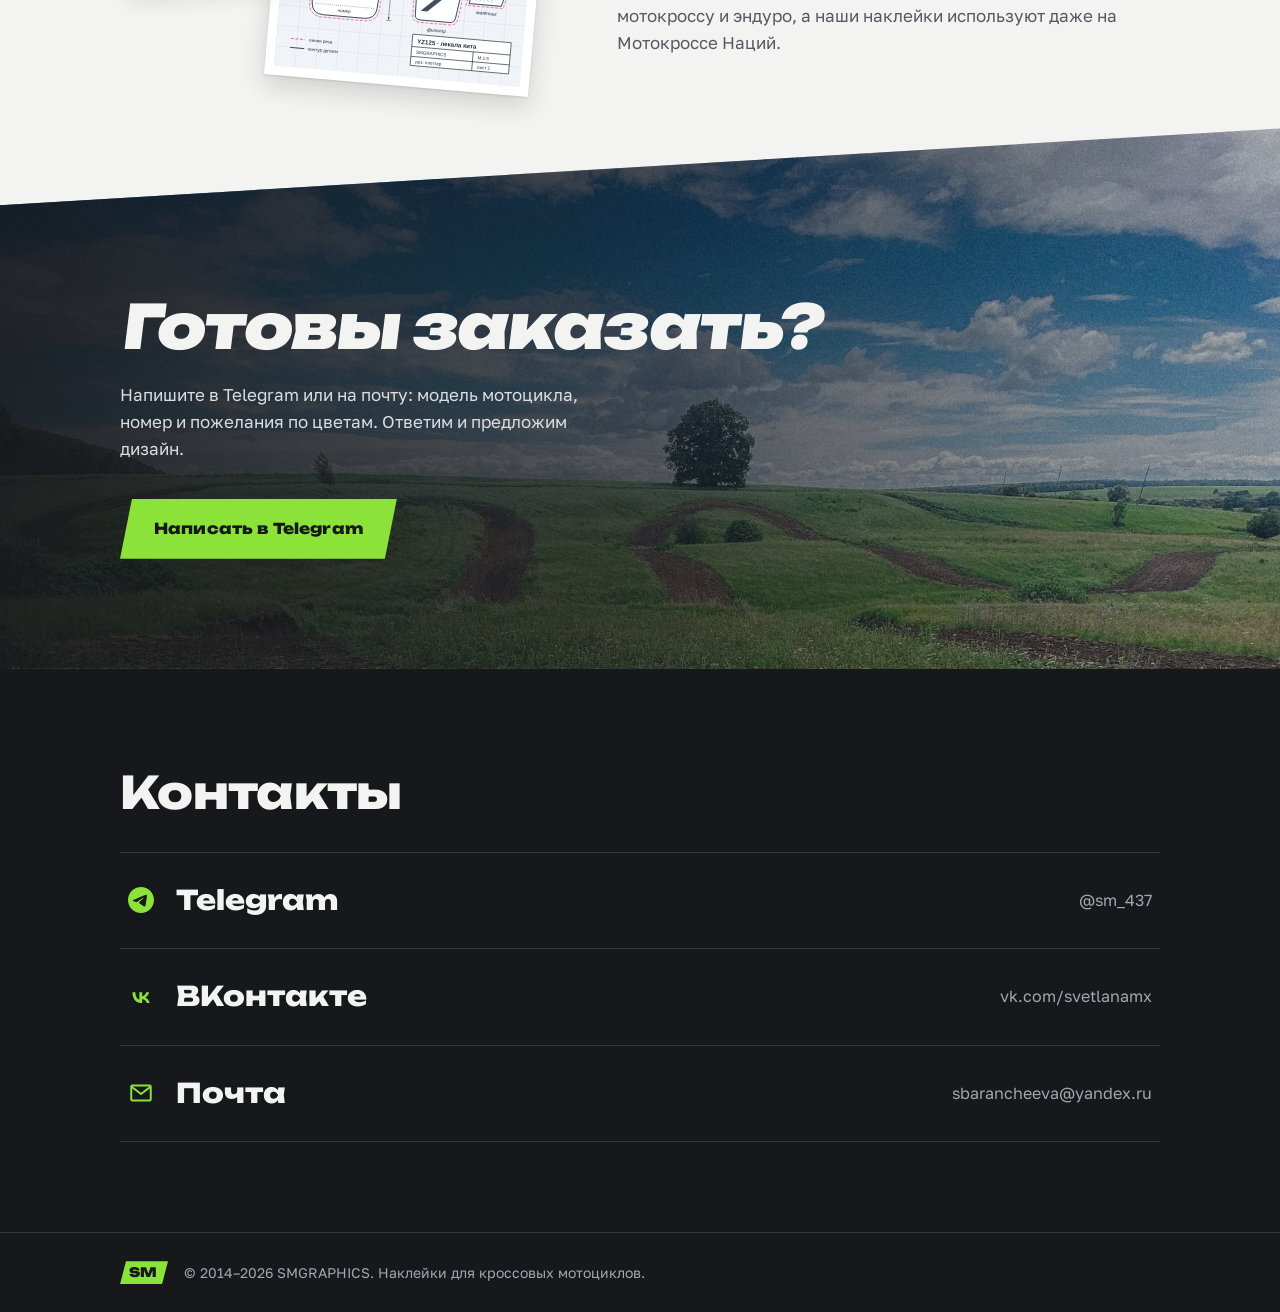
==== commit 13d7b717: "«О себе»: рядом с фото карточка с чертежом лекал yz125, обе приклеены скотчем Co-Authored-By: Claude" ====
--- a/index.html
+++ b/index.html
@@ -64,9 +64,14 @@
     <!-- 3. О себе -->
     <section class="about" id="about">
         <div class="container about-grid">
-            <figure class="about-photo">
-                <img src="images/SM.jpg" alt="Основательница SMGRAPHICS у мотоцикла" width="640" height="640" loading="lazy">
-            </figure>
+            <div class="about-cards">
+                <figure class="about-photo about-photo-back">
+                    <img src="images/lekala-yz125.svg" alt="Чертёж лекал наклеек для yz125" width="600" height="600" loading="lazy">
+                </figure>
+                <figure class="about-photo about-photo-front">
+                    <img src="images/SM.jpg" alt="Основательница SMGRAPHICS у мотоцикла" width="640" height="640" loading="lazy">
+                </figure>
+            </div>
             <div class="about-text">
                 <h2>Начали со&nbsp;своей yz125</h2>
                 <p>Проект появился в 2014 году, после попытки преобразить свою yz125. За это время было испробовано множество вариантов пленки, лекал, ножей для плоттера и прочих производственных мелочей.</p>
--- a/css/style.css
+++ b/css/style.css
@@ -1,16 +1,16 @@
 /* SMGRAPHICS — стиль в духе гоночного графического кита:
-   глубокий синий, белая «пластиковая» основа, ледяной голубой акцент,
+   графит, белая «пластиковая» основа, кислотно-лаймовый акцент,
    диагональные полосы и наклонная типографика. */
 
 :root {
-    --ink: #0A1033;          /* тёмно-синий, как тени на пластике */
-    --ink-2: #121A47;        /* чуть светлее для слоёв */
-    --race: #1F35E6;         /* заводской синий */
-    --plate: #F3F5FA;        /* холодный белый */
-    --hivis: #4FE3FF;        /* ледяной голубой акцент */
-    --steel: #9AA3C7;        /* сине-серый для второстепенного текста */
-    --text: #1A2147;         /* текст на светлом фоне */
-    --muted: #4A5378;
+    --ink: #16181B;          /* графит */
+    --ink-2: #1F2226;        /* чуть светлее для слоёв */
+    --race: #26292E;         /* светлый графит для полосы преимуществ */
+    --plate: #F3F4F2;        /* светлый нейтральный */
+    --hivis: #8BE33A;        /* лаймовый акцент */
+    --steel: #A2A7AE;        /* серый для второстепенного текста */
+    --text: #1B1D21;         /* текст на светлом фоне */
+    --muted: #555A62;
     --line-dark: rgba(255, 255, 255, 0.14);
 
     --font-display: 'Unbounded', 'Arial Black', Impact, sans-serif;
@@ -43,6 +43,7 @@
     font-family: var(--font-display);
     line-height: 1.05;
     text-wrap: balance;
+    overflow-wrap: break-word;
 }
 
 .container {
@@ -147,7 +148,7 @@
     align-items: center;
     padding: 130px var(--gutter) calc(var(--slant) + 90px);
     background:
-        linear-gradient(100deg, var(--ink) 0%, rgba(10, 16, 51, 0.88) 34%, rgba(10, 16, 51, 0.35) 64%, rgba(10, 16, 51, 0.05) 100%),
+        linear-gradient(100deg, var(--ink) 0%, rgba(22, 24, 27, 0.88) 34%, rgba(22, 24, 27, 0.35) 64%, rgba(22, 24, 27, 0.05) 100%),
         url('../images/hero-bg.jpg') 70% 30% / cover no-repeat;
     clip-path: polygon(0 0, 100% 0, 100% calc(100% - var(--slant)), 0 100%);
     overflow: hidden;
@@ -175,7 +176,7 @@
     margin-top: 28px;
     max-width: 34ch;
     font-size: clamp(17px, 1.6vw, 20px);
-    color: #D5DAEE;
+    color: #DADDE2;
 }
 
 .hero-actions {
@@ -220,6 +221,7 @@
     position: relative;
     z-index: 1;
     background: var(--race);
+    border-bottom: 4px solid var(--hivis);
     margin-top: calc(var(--slant) * -1);
     padding-block: calc(var(--slant) + 64px) 80px;
 }
@@ -251,7 +253,7 @@
     margin-bottom: 10px;
 }
 
-.offer-list p { color: #DCE1FF; max-width: 30ch; }
+.offer-list p { color: #DCDFE3; max-width: 30ch; }
 
 /* ===== 3. О себе ===== */
 .about {
@@ -262,22 +264,44 @@
 
 .about-grid {
     display: grid;
-    grid-template-columns: minmax(0, 5fr) minmax(0, 7fr);
-    gap: clamp(40px, 7vw, 96px);
+    grid-template-columns: 420px minmax(0, 1fr);
+    gap: clamp(40px, 6vw, 80px);
     align-items: center;
 }
 
-/* Фото как наклейка: белая кромка, лёгкий поворот, жёсткая синяя тень */
+/* Две распечатанные карточки, приклеенные скотчем: фото и чертёж лекал */
+.about-cards {
+    position: relative;
+    width: 100%;
+    max-width: 420px;
+    aspect-ratio: 1 / 0.92;
+    justify-self: center;
+}
+
 .about-photo {
+    position: absolute;
+    width: 63%;
     background: #FFFFFF;
-    padding: 12px;
-    transform: rotate(-3deg);
-    box-shadow: 16px 16px 0 var(--race);
-    max-width: 420px;
-    width: 100%;
-    justify-self: center;
-}
-.about-photo img { width: 100%; aspect-ratio: 1; object-fit: cover; }
+    padding: 9px;
+    box-shadow: 0 1px 2px rgba(22, 24, 27, 0.12), 0 10px 24px rgba(22, 24, 27, 0.16);
+}
+.about-photo img { width: 100%; height: auto; }
+
+.about-photo-front { left: 0; top: 4%; transform: rotate(-4deg); z-index: 2; }
+.about-photo-back  { right: 0; bottom: 0; transform: rotate(5deg); z-index: 1; }
+
+/* Полоска скотча сверху каждой карточки */
+.about-photo::before {
+    content: '';
+    position: absolute;
+    top: -12px;
+    left: 50%;
+    width: 38%;
+    height: 24px;
+    background: color-mix(in srgb, var(--hivis) 62%, transparent);
+    transform: translateX(-50%) rotate(-3deg);
+}
+.about-photo-back::before { left: 44%; transform: translateX(-50%) rotate(4deg); }
 
 .about-text { min-width: 0; }
 
@@ -305,7 +329,7 @@
 .cta {
     position: relative;
     background:
-        linear-gradient(90deg, rgba(10, 16, 51, 0.92) 0%, rgba(10, 16, 51, 0.7) 45%, rgba(10, 16, 51, 0.25) 100%),
+        linear-gradient(90deg, rgba(22, 24, 27, 0.92) 0%, rgba(22, 24, 27, 0.7) 45%, rgba(22, 24, 27, 0.25) 100%),
         url('../images/dream_track.jpg') center 72% / cover no-repeat;
     clip-path: polygon(0 var(--slant), 100% 0, 100% 100%, 0 100%);
     margin-top: calc(var(--slant) * -1);
@@ -323,7 +347,7 @@
 .cta-inner p {
     margin: 22px 0 36px;
     max-width: 46ch;
-    color: #D5DAEE;
+    color: #DADDE2;
 }
 
 /* ===== 5. Контакты ===== */
@@ -396,7 +420,7 @@
     .offer-list li:first-child { border-top: 0; padding-top: 0; }
 
     .about-grid { grid-template-columns: minmax(0, 1fr); }
-    .about-photo { max-width: 320px; }
+    .about-cards { max-width: 380px; }
 }
 
 /* Нижняя панель «Написать» — только на телефонах */
@@ -420,10 +444,14 @@
         padding-top: 104px;
         padding-bottom: calc(var(--slant) + 76px);
         background:
-            linear-gradient(180deg, rgba(10, 16, 51, 0.5) 0%, rgba(10, 16, 51, 0.88) 55%, var(--ink) 100%),
+            linear-gradient(180deg, rgba(22, 24, 27, 0.5) 0%, rgba(22, 24, 27, 0.88) 55%, var(--ink) 100%),
             url('../images/hero-bg.jpg') 62% 30% / cover no-repeat;
     }
-    .hero-title { font-size: clamp(2rem, 10vw, 2.6rem); }
+    /* Unbounded очень широкий: самое длинное слово «мотоциклов» должно влезать в экран */
+    .hero-title { font-size: clamp(1.45rem, 7.4vw, 2.4rem); letter-spacing: -0.01em; }
+    .cta-inner h2 { font-size: clamp(1.45rem, 7.4vw, 2.4rem); }
+    .about-text h2, .contact h2 { font-size: clamp(1.4rem, 6.6vw, 2rem); }
+    .offer-list h3 { font-size: 16px; }
     .hero-sub { margin-top: 20px; }
     .hero-actions { margin-top: 30px; flex-direction: column; align-items: stretch; gap: 14px; }
     .hero-actions .btn { text-align: center; }
@@ -452,7 +480,9 @@
     /* О себе */
     .about { padding-block: 64px calc(var(--slant) + 64px); }
     .about-grid { gap: 44px; }
-    .about-photo { max-width: 240px; padding: 8px; box-shadow: 10px 10px 0 var(--race); }
+    .about-cards { max-width: 330px; }
+    .about-photo { padding: 6px; }
+    .about-photo::before { height: 18px; top: -9px; }
     .about-text h2 { margin-bottom: 18px; }
     .about-text .about-note { margin-top: 22px; }
 
@@ -478,7 +508,7 @@
         left: 0; right: 0; bottom: 0;
         z-index: 20;
         padding: 10px 16px calc(10px + env(safe-area-inset-bottom, 0px));
-        background: rgba(10, 16, 51, 0.92);
+        background: rgba(22, 24, 27, 0.92);
         -webkit-backdrop-filter: blur(10px);
         backdrop-filter: blur(10px);
         border-top: 1px solid var(--line-dark);
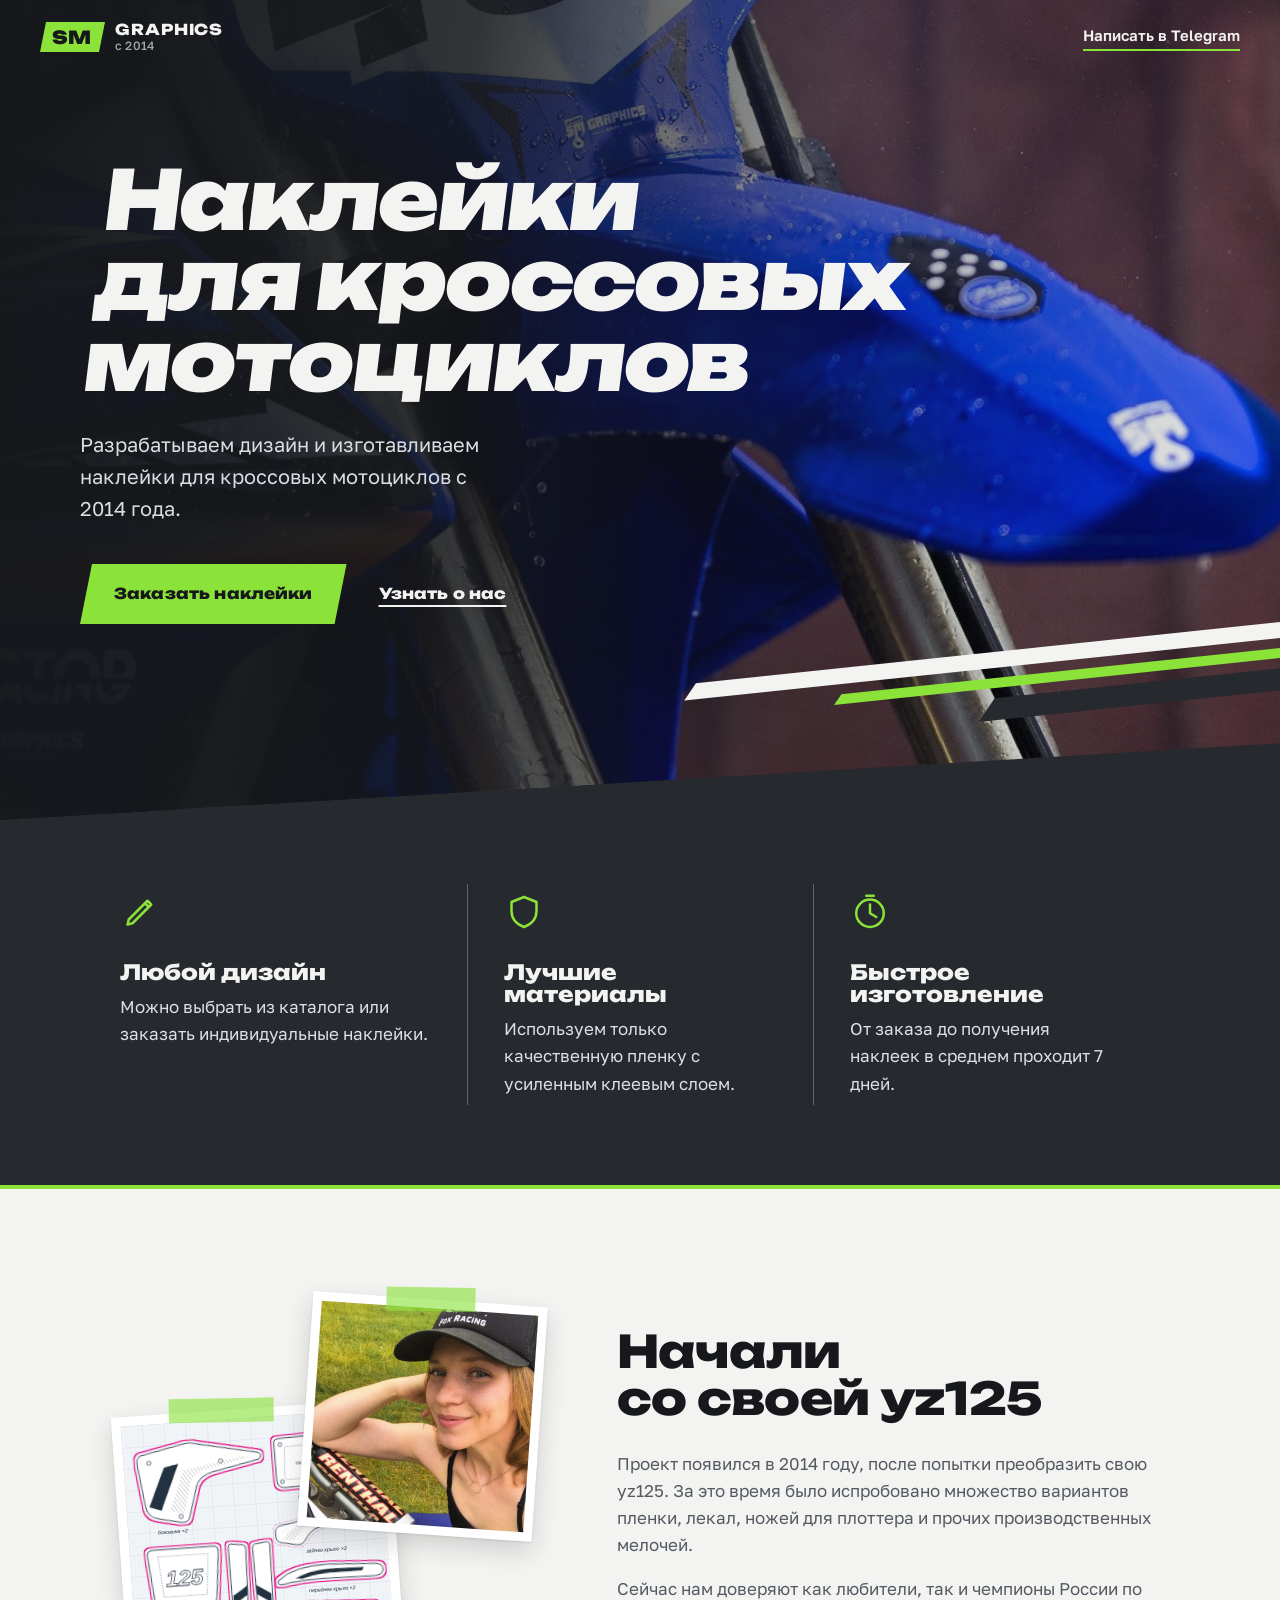
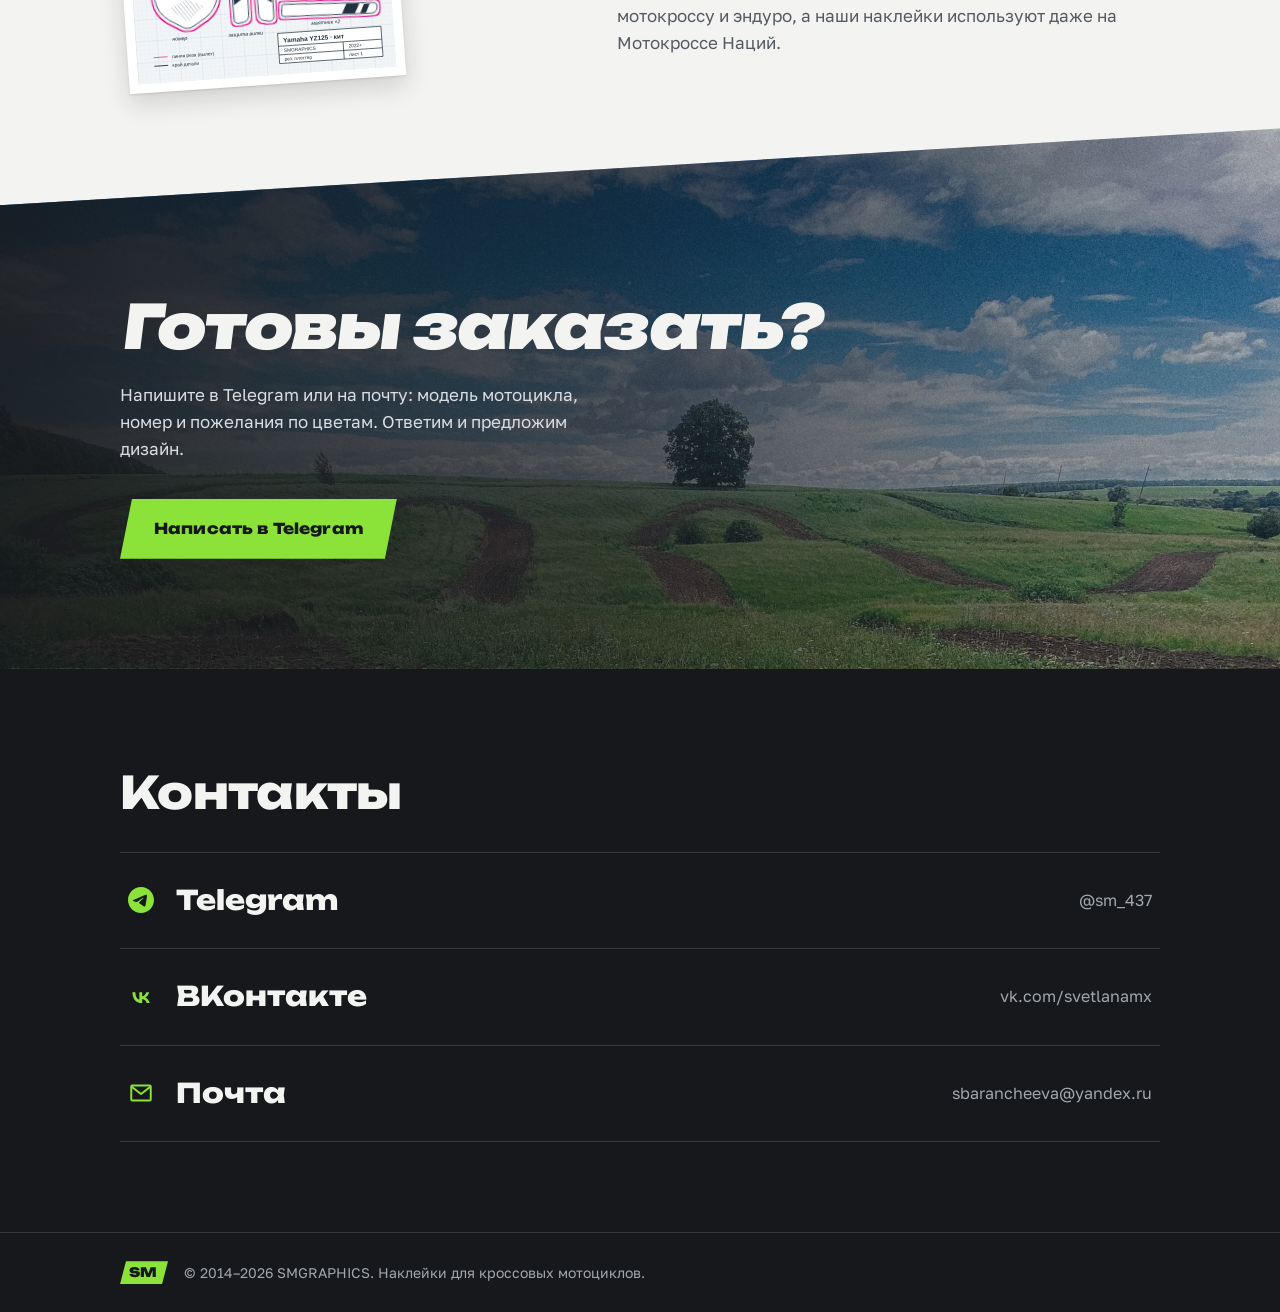
==== commit 3c666717: "Лекала YZ125 по силуэтам реальных деталей; чертёж слева, фото справа Co-Authored-By: Claude Opus 5.5" ====
--- a/index.html
+++ b/index.html
@@ -66,7 +66,7 @@
         <div class="container about-grid">
             <div class="about-cards">
                 <figure class="about-photo about-photo-back">
-                    <img src="images/lekala-yz125.svg" alt="Чертёж лекал наклеек для yz125" width="600" height="600" loading="lazy">
+                    <img src="images/lekala-yz125.svg" alt="Лекала наклеек для Yamaha YZ125" width="600" height="600" loading="lazy">
                 </figure>
                 <figure class="about-photo about-photo-front">
                     <img src="images/SM.jpg" alt="Основательница SMGRAPHICS у мотоцикла" width="640" height="640" loading="lazy">
--- a/css/style.css
+++ b/css/style.css
@@ -287,8 +287,8 @@
 }
 .about-photo img { width: 100%; height: auto; }
 
-.about-photo-front { left: 0; top: 4%; transform: rotate(-4deg); z-index: 2; }
-.about-photo-back  { right: 0; bottom: 0; transform: rotate(5deg); z-index: 1; }
+.about-photo-front { right: 0; top: 0; transform: rotate(4deg); z-index: 2; width: 56%; }
+.about-photo-back  { left: 0; bottom: 0; transform: rotate(-4deg); z-index: 1; width: 66%; }
 
 /* Полоска скотча сверху каждой карточки */
 .about-photo::before {
@@ -301,7 +301,7 @@
     background: color-mix(in srgb, var(--hivis) 62%, transparent);
     transform: translateX(-50%) rotate(-3deg);
 }
-.about-photo-back::before { left: 44%; transform: translateX(-50%) rotate(4deg); }
+.about-photo-back::before { left: 40%; transform: translateX(-50%) rotate(3deg); }
 
 .about-text { min-width: 0; }
 
@@ -487,7 +487,13 @@
     .about-text .about-note { margin-top: 22px; }
 
     /* Призыв */
-    .cta { padding-block: calc(var(--slant) + 56px) 72px; }
+    /* На телефоне: текст сверху на тёмном небе, трасса видна под кнопкой */
+    .cta {
+        padding-block: calc(var(--slant) + 48px) 190px;
+        background:
+            linear-gradient(180deg, rgba(22, 24, 27, 0.9) 0%, rgba(22, 24, 27, 0.72) 55%, rgba(22, 24, 27, 0.1) 82%, rgba(22, 24, 27, 0) 100%),
+            url('../images/dream_track.jpg') 50% 100% / auto 135% no-repeat;
+    }
     .cta-inner p { margin: 16px 0 28px; }
     .cta-inner .btn { display: block; text-align: center; }
 
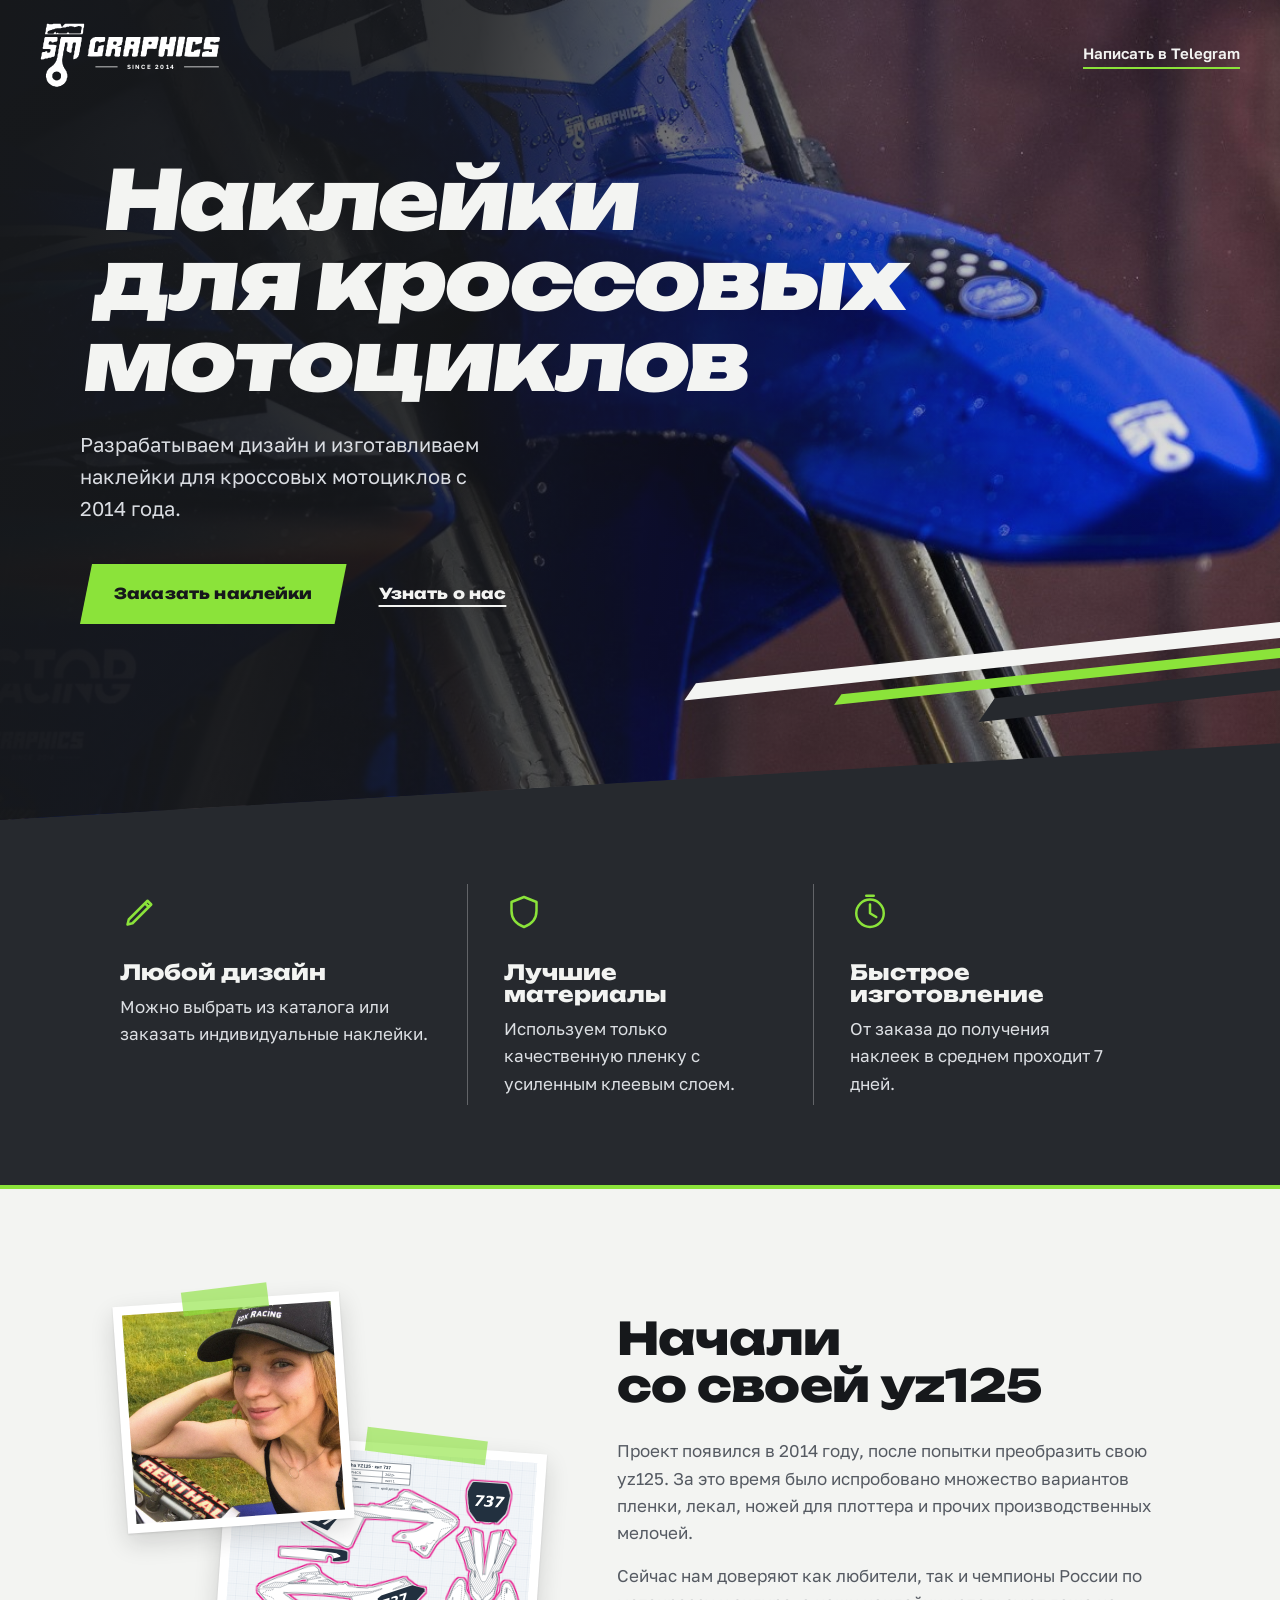
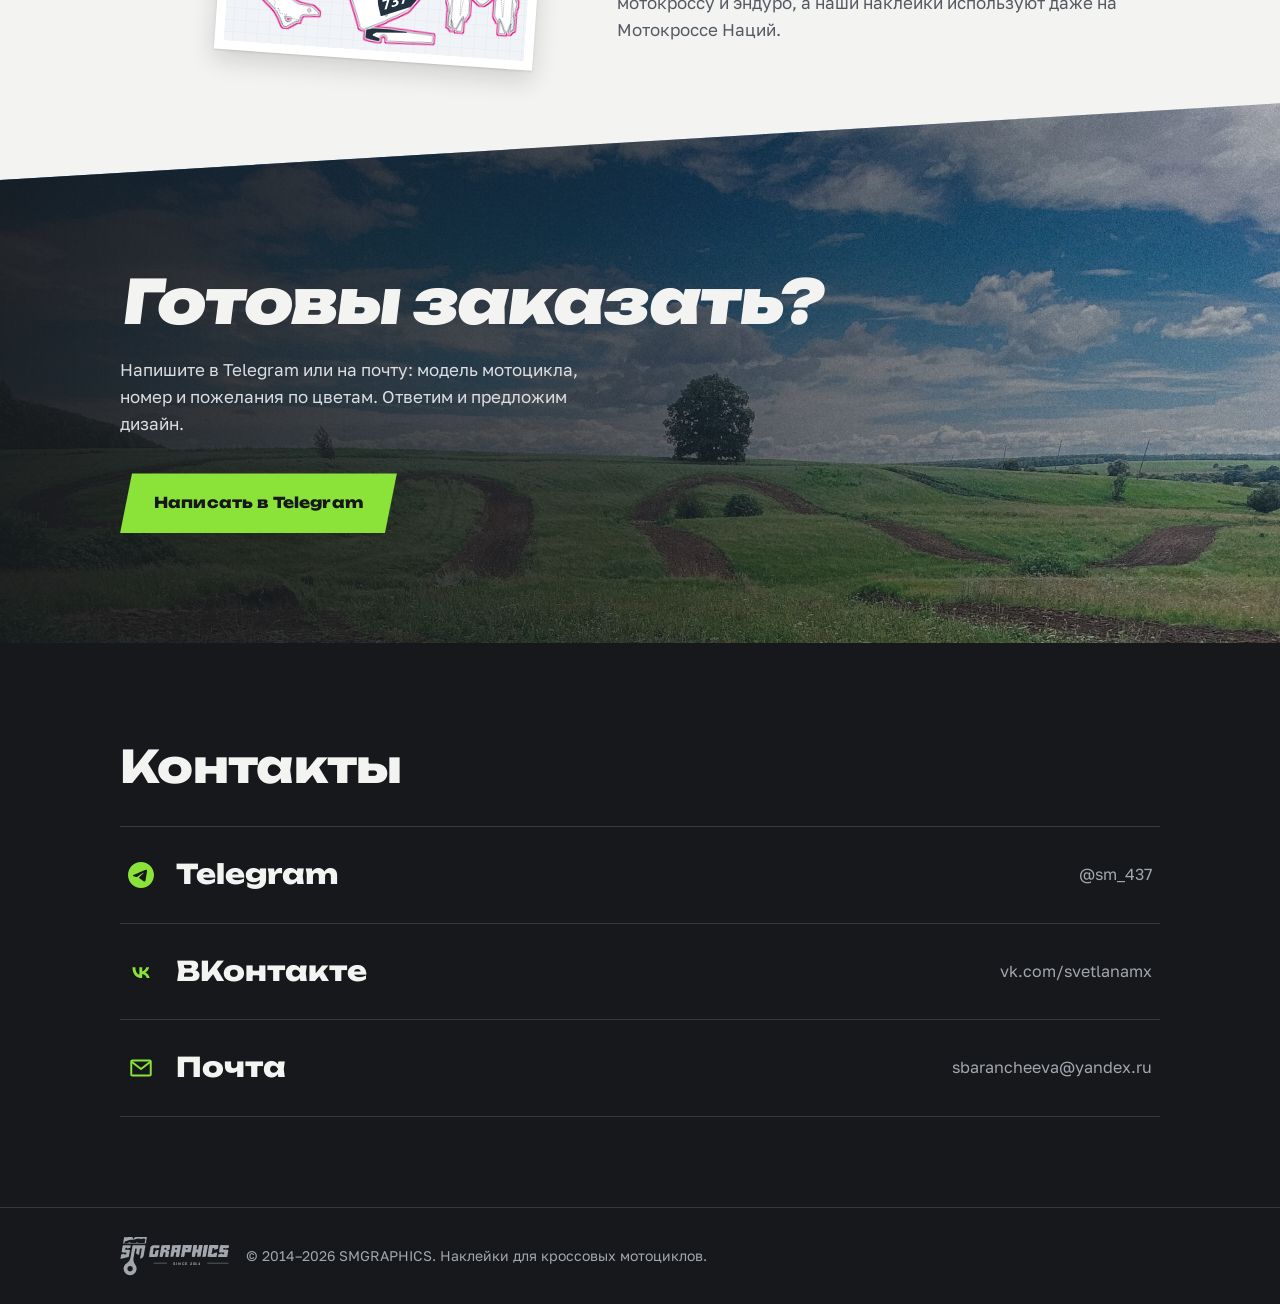
==== commit 18c17a81: "Лекала по макету кита с номером 737, фото снова слева; настоящий логотип SMGRAPHICS в шапке и подвал" ====
--- a/index.html
+++ b/index.html
@@ -13,11 +13,19 @@
 </head>
 <body>
 
+    <!-- Логотип SMGRAPHICS (вектор), используется в шапке и подвале -->
+    <svg width="0" height="0" style="position:absolute" aria-hidden="true">
+        <symbol id="sm-logo" viewBox="20 40 720 262">
+            <path fill="currentColor" fill-rule="evenodd" d="M277.8 100.2 L276.0 99.8 L239.0 100.0 L235.0 101.8 L229.2 103.0 L227.8 105.0 L226.0 105.5 L224.8 107.5 L222.2 109.5 L221.8 111.5 L220.0 112.8 L219.0 115.8 L218.8 125.8 L216.0 132.8 L215.0 143.8 L213.5 146.2 L212.8 149.2 L211.8 167.0 L209.0 172.8 L209.5 175.2 L212.0 176.0 L221.8 176.8 L248.0 176.8 L263.8 175.8 L267.5 174.5 L268.8 163.5 L271.2 154.5 L272.2 139.8 L274.5 135.2 L274.2 132.5 L271.0 132.0 L265.2 132.2 L257.2 135.2 L252.8 136.0 L252.0 137.5 L251.5 142.0 L249.2 146.8 L248.2 157.8 L246.8 159.0 L244.5 159.5 L236.0 159.0 L235.0 157.8 L235.5 149.2 L237.8 141.5 L239.2 123.2 L240.5 121.8 L241.5 119.0 L243.2 117.5 L245.8 116.8 L250.8 116.5 L254.5 119.0 L255.2 121.2 L257.5 121.8 L265.5 119.0 L275.0 118.0 L277.0 116.5 L278.0 114.5 L278.5 106.5 L279.5 103.2Z M184.8 100.2 L181.5 99.8 L104.5 100.0 L103.5 100.8 L102.5 104.8 L100.2 109.5 L99.0 124.8 L96.2 132.8 L95.5 144.0 L93.2 149.5 L92.5 163.5 L90.0 169.2 L89.0 180.5 L86.8 186.0 L85.5 193.8 L83.2 195.2 L82.8 198.8 L79.8 202.2 L79.5 204.0 L76.8 206.0 L75.5 208.8 L73.5 209.5 L73.0 211.5 L70.2 212.5 L68.8 215.0 L67.0 215.2 L65.2 218.0 L61.5 219.5 L59.8 221.8 L57.8 222.5 L55.5 225.2 L53.8 226.0 L53.0 228.2 L50.0 231.2 L49.0 234.5 L47.2 236.2 L46.0 243.2 L44.0 246.2 L43.5 257.5 L46.2 265.5 L47.0 270.8 L48.8 272.8 L50.2 277.2 L52.5 278.8 L53.2 281.0 L55.5 282.8 L56.0 284.2 L58.0 285.2 L59.8 287.5 L62.0 288.2 L63.8 290.5 L68.2 291.8 L70.5 293.8 L77.8 294.8 L80.5 296.2 L83.0 296.8 L90.5 296.8 L95.2 294.8 L102.0 293.8 L103.8 292.0 L109.0 290.5 L110.8 288.2 L115.5 284.8 L122.0 277.2 L122.5 275.0 L125.5 270.8 L126.0 265.5 L128.2 260.5 L128.8 256.8 L128.2 246.0 L126.5 243.5 L125.0 235.8 L122.5 233.8 L121.2 229.8 L119.2 228.0 L118.5 225.2 L116.2 224.0 L114.8 219.0 L112.5 217.0 L111.8 212.2 L109.5 206.8 L108.0 195.0 L108.2 186.5 L109.2 183.2 L110.0 176.0 L111.5 172.0 L112.5 159.2 L115.5 148.8 L116.2 140.0 L118.5 134.8 L119.2 125.5 L120.0 122.8 L122.0 121.8 L128.2 121.8 L129.2 122.8 L128.8 135.2 L128.2 137.8 L127.0 139.5 L126.0 146.0 L125.8 154.0 L126.2 155.2 L128.0 156.2 L129.2 158.2 L133.5 159.0 L136.2 161.2 L140.2 162.5 L143.5 162.0 L145.5 158.0 L146.0 145.8 L148.5 141.0 L149.0 129.2 L152.0 122.5 L153.2 121.8 L161.0 121.8 L162.2 122.8 L162.5 127.5 L159.2 139.2 L158.5 151.2 L156.2 156.5 L156.0 165.0 L155.5 168.0 L153.2 173.8 L152.2 185.8 L152.5 187.5 L153.5 188.2 L158.0 187.2 L159.2 185.5 L164.8 184.5 L166.5 182.2 L168.0 181.8 L169.2 179.2 L171.8 177.5 L172.8 173.2 L174.8 171.0 L175.8 162.0 L177.8 156.8 L179.0 143.2 L181.8 134.5 L182.8 122.2 L184.8 116.2 L185.5 106.8 L186.5 103.8ZM77.5 238.2 L86.0 236.8 L92.0 237.5 L95.2 238.5 L96.5 240.2 L98.5 241.0 L99.8 242.2 L100.8 244.5 L102.8 245.8 L103.5 252.8 L102.8 261.8 L102.0 263.2 L99.8 265.0 L98.2 267.8 L96.2 268.2 L92.0 271.5 L86.5 272.0 L80.2 271.2 L77.8 269.0 L73.8 267.5 L72.8 265.2 L69.5 261.2 L68.8 257.0 L69.2 248.2 L70.2 245.8 L72.0 244.5 L72.8 242.0 L73.8 241.0 L75.2 240.8 L75.8 239.5Z M88.8 100.2 L87.2 99.8 L41.0 99.8 L37.5 103.2 L36.0 117.5 L33.2 125.8 L32.5 137.5 L30.5 142.2 L30.8 145.0 L33.5 146.8 L37.5 147.5 L57.8 147.5 L61.8 149.0 L62.5 149.8 L62.5 151.5 L60.5 155.8 L60.2 158.0 L58.0 161.5 L50.0 162.2 L48.5 160.8 L48.8 156.5 L48.0 155.8 L43.2 156.0 L38.5 158.8 L30.5 159.2 L29.0 161.5 L27.5 162.0 L27.0 162.8 L26.2 173.8 L24.2 179.5 L23.2 185.0 L23.8 188.2 L25.8 188.8 L35.8 187.5 L40.0 185.0 L48.2 184.8 L51.2 184.0 L54.2 182.0 L61.8 181.5 L64.5 180.8 L67.2 179.0 L75.0 178.0 L77.8 175.0 L79.0 170.8 L80.0 159.2 L81.0 157.8 L82.5 151.8 L83.0 143.0 L85.2 138.2 L85.5 132.5 L84.8 131.8 L74.5 130.0 L57.2 130.0 L54.2 128.5 L53.5 127.0 L55.0 123.5 L56.0 118.8 L60.5 116.5 L65.0 117.5 L67.0 121.0 L68.8 121.8 L72.2 121.8 L76.2 119.8 L80.2 118.8 L85.2 118.5 L89.0 114.2 L90.0 103.0Z M362.8 100.8 L361.5 103.2 L360.8 111.2 L358.8 116.2 L357.5 131.0 L355.5 135.2 L354.8 145.5 L352.2 152.2 L350.8 170.8 L349.0 172.8 L349.2 174.5 L352.5 175.8 L358.0 176.5 L363.5 176.5 L370.5 175.0 L372.2 163.0 L373.5 161.0 L375.2 150.0 L378.8 146.0 L384.0 145.8 L387.2 146.2 L389.2 150.0 L388.2 153.0 L387.8 161.2 L385.2 169.5 L385.2 175.2 L386.8 176.5 L394.5 177.5 L402.0 177.0 L407.0 175.0 L407.8 172.2 L408.0 166.2 L410.0 161.5 L410.8 157.8 L411.0 146.0 L413.2 141.5 L414.8 129.2 L417.5 121.5 L418.0 109.8 L418.5 107.2 L420.2 104.0 L419.8 100.8 L416.8 99.5 L365.5 99.8ZM385.2 117.0 L389.8 117.2 L393.0 118.5 L394.2 120.0 L393.8 124.5 L392.2 126.2 L391.2 128.8 L389.5 130.2 L382.8 129.5 L380.5 127.8 L381.2 119.8 L382.5 118.2Z M347.5 100.0 L342.5 99.5 L293.0 100.0 L292.5 100.5 L291.2 110.8 L289.8 112.8 L289.0 115.5 L287.5 128.0 L285.2 132.8 L284.8 145.0 L282.2 153.0 L281.8 161.5 L280.0 166.5 L279.0 174.0 L280.0 175.2 L288.5 176.8 L293.8 176.8 L300.2 175.0 L301.8 166.8 L304.0 161.5 L305.0 149.8 L309.8 146.0 L314.5 146.0 L316.8 147.0 L318.2 149.2 L317.8 163.0 L315.5 169.2 L315.5 175.2 L318.8 177.0 L331.8 177.5 L334.0 177.2 L337.2 175.2 L337.8 174.0 L338.0 162.8 L340.8 154.5 L342.0 140.0 L340.2 139.0 L329.0 138.5 L327.8 137.5 L327.8 136.8 L328.8 136.0 L334.2 134.8 L339.0 132.2 L344.2 131.2 L345.0 123.2 L347.5 118.2 L348.2 106.2 L349.8 104.0ZM312.5 118.0 L315.5 117.0 L320.2 117.0 L323.5 118.2 L324.5 119.2 L324.5 124.5 L322.2 128.8 L320.0 130.2 L316.2 130.8 L310.8 128.5 L310.2 127.5 L311.2 119.2Z M677.8 100.2 L676.2 103.2 L675.2 108.5 L673.2 112.2 L672.5 122.0 L670.5 126.0 L669.8 138.8 L668.5 143.0 L669.8 147.2 L670.5 148.2 L701.2 148.0 L703.0 149.5 L702.8 157.0 L701.5 158.8 L698.2 159.2 L692.8 159.0 L690.8 158.5 L689.2 154.5 L687.5 154.0 L685.2 155.0 L677.2 155.8 L672.2 158.2 L666.8 159.0 L665.8 160.2 L663.5 166.2 L662.8 173.5 L663.5 177.0 L665.2 177.8 L721.0 177.5 L722.0 177.0 L722.8 174.8 L723.5 166.5 L724.8 164.8 L725.5 161.5 L726.2 149.0 L728.8 141.5 L729.0 132.2 L727.5 130.0 L697.5 129.2 L695.8 127.2 L696.2 120.2 L697.8 118.2 L705.8 118.0 L707.8 118.5 L709.0 119.8 L709.5 121.5 L711.2 122.0 L715.5 121.5 L720.5 119.2 L728.8 118.2 L730.8 117.5 L732.0 116.5 L732.8 114.8 L733.5 107.2 L734.8 105.0 L734.8 103.5 L732.2 100.8 L728.0 99.8 L684.2 99.2Z M607.2 99.2 L604.0 103.2 L603.0 107.0 L602.2 117.8 L600.8 119.5 L599.0 138.0 L597.5 140.0 L596.8 146.0 L596.2 158.2 L595.2 159.8 L593.2 172.5 L593.8 175.2 L595.8 176.2 L610.5 177.8 L646.8 177.8 L651.8 176.8 L653.0 174.0 L653.5 167.0 L655.0 164.5 L657.0 150.5 L655.8 148.2 L654.5 147.8 L652.2 148.8 L645.0 149.2 L639.2 151.8 L634.2 152.2 L633.2 153.0 L630.8 157.5 L628.2 159.0 L620.8 158.5 L620.0 157.2 L620.2 153.0 L623.0 144.5 L624.2 133.0 L626.0 128.0 L627.0 119.2 L629.8 118.2 L635.8 118.5 L637.2 120.2 L636.2 127.0 L636.8 128.5 L637.8 129.0 L645.2 128.5 L650.2 126.0 L659.0 124.8 L662.5 121.0 L663.5 109.2 L665.2 104.8 L664.8 102.0 L663.0 99.8 L661.0 99.2Z M490.2 99.5 L487.0 99.0 L432.5 99.2 L431.5 99.8 L430.8 103.0 L430.5 110.0 L428.2 116.2 L427.5 127.8 L426.8 131.0 L425.5 133.0 L424.0 151.2 L423.2 154.8 L422.0 156.5 L421.0 159.8 L420.5 169.8 L419.0 172.8 L419.0 174.2 L420.8 176.0 L422.8 177.0 L426.8 177.2 L430.2 176.5 L436.5 176.8 L440.5 175.0 L443.8 165.0 L445.0 150.0 L448.2 146.2 L466.5 146.2 L474.0 147.2 L480.5 146.2 L483.2 144.8 L484.5 133.2 L486.8 128.2 L487.8 119.5 L490.5 111.0 L491.0 101.5ZM452.0 119.0 L456.0 118.0 L459.5 118.0 L463.0 119.0 L463.8 120.0 L463.5 124.5 L462.0 127.5 L460.8 128.8 L458.8 129.2 L451.5 128.8 L450.8 127.8 L451.2 120.0Z M595.2 99.5 L592.0 98.5 L573.8 98.5 L570.8 99.8 L569.5 109.0 L567.5 114.8 L566.2 130.5 L564.2 136.0 L562.8 154.8 L561.2 159.8 L560.0 171.2 L558.8 173.0 L558.8 174.2 L561.5 177.0 L575.5 176.5 L581.5 175.0 L582.8 173.8 L584.8 160.0 L586.0 158.0 L587.5 146.0 L589.2 141.5 L590.5 129.2 L592.8 124.2 L595.0 107.2 L596.5 104.8 L596.2 100.5Z M501.5 99.2 L500.8 100.2 L499.5 108.0 L498.0 112.2 L496.5 130.2 L494.5 136.0 L493.5 145.2 L491.2 154.0 L490.8 170.0 L490.0 173.0 L490.8 175.2 L492.2 176.2 L498.8 177.5 L506.2 177.5 L509.5 176.2 L513.0 170.8 L514.8 156.8 L516.2 154.2 L516.5 149.5 L518.2 147.5 L519.8 147.2 L526.2 148.5 L527.5 150.0 L526.5 165.0 L525.5 169.8 L524.2 172.2 L524.5 175.0 L525.2 175.8 L527.5 176.2 L545.0 176.2 L546.2 175.8 L547.5 174.2 L549.5 168.0 L551.2 153.5 L553.2 148.5 L554.5 135.8 L556.5 130.5 L557.2 119.5 L559.0 117.5 L560.2 113.8 L561.2 100.0 L559.2 98.8 L537.5 99.2 L536.8 100.8 L536.5 104.5 L534.2 109.8 L533.8 118.5 L532.2 126.2 L529.8 128.8 L522.2 128.5 L521.0 127.5 L521.5 122.5 L523.5 118.0 L524.2 106.8 L525.0 104.5 L524.5 99.8 L523.2 98.8 L520.0 98.5Z M40.0 87.2 L40.5 88.2 L42.5 88.8 L53.5 88.2 L78.0 88.8 L187.8 88.5 L188.8 87.8 L191.2 81.8 L192.0 66.2 L194.0 62.2 L195.0 58.0 L195.2 49.0 L194.2 47.2 L189.0 46.8 L120.8 46.8 L116.0 49.5 L115.2 51.5 L112.8 53.2 L112.2 55.2 L110.0 57.0 L109.2 58.8 L106.5 59.0 L105.5 58.2 L104.5 54.0 L103.0 51.8 L102.5 48.5 L101.2 47.0 L73.5 46.5 L68.8 49.0 L56.8 48.8 L55.0 47.5 L52.2 46.8 L48.8 46.8 L47.5 47.5 L47.0 49.2 L46.2 58.5 L43.5 66.2 L42.8 77.8 L40.8 82.2ZM185.5 59.8 L185.5 64.0 L184.2 71.0 L183.2 73.2 L182.5 82.2 L181.8 84.8 L179.0 86.0 L136.5 86.0 L131.2 79.5 L129.8 80.2 L129.0 82.5 L125.2 86.0 L95.8 86.0 L93.5 85.5 L91.8 83.0 L90.0 83.0 L87.0 85.0 L84.2 85.8 L83.0 84.8 L82.5 80.2 L81.5 79.0 L79.2 79.5 L76.2 82.5 L74.8 85.5 L71.8 86.2 L53.0 86.2 L50.2 85.8 L49.5 84.8 L49.8 79.8 L53.0 75.8 L55.5 75.2 L60.2 72.5 L68.2 70.8 L70.2 69.0 L76.0 68.5 L80.2 65.8 L84.2 65.8 L87.0 65.0 L102.0 64.8 L111.0 62.2 L120.8 61.5 L127.0 58.8 L134.0 58.5 L137.0 57.2 L145.2 56.8 L149.5 58.2 L155.0 58.8 L157.0 61.2 L160.5 60.2 L163.0 58.8 L168.0 58.2 L169.8 57.0 L173.5 56.2 L180.5 57.2 L184.5 58.8Z"/>
+            <path d="M240 218 H328 M592 218 H730" stroke="currentColor" stroke-width="3"/>
+            <text x="460" y="227" fill="currentColor" font-family="Golos Text, Arial, sans-serif" font-weight="600" font-size="24" letter-spacing="5" text-anchor="middle">SINCE 2014</text>
+        </symbol>
+    </svg>
+
     <!-- Навигация -->
     <nav class="nav">
         <a href="#top" class="logo" aria-label="SMGRAPHICS, на главную">
-            <span class="logo-mark">SM</span>
-            <span class="logo-text">GRAPHICS<small>с 2014</small></span>
+            <svg class="logo-svg" role="img" aria-hidden="true"><use href="#sm-logo"/></svg>
         </a>
         <a href="https://t.me/sm_437" target="_blank" rel="noopener" class="nav-link"><span class="long">Написать в </span>Telegram</a>
     </nav>
@@ -66,7 +74,7 @@
         <div class="container about-grid">
             <div class="about-cards">
                 <figure class="about-photo about-photo-back">
-                    <img src="images/lekala-yz125.svg" alt="Лекала наклеек для Yamaha YZ125" width="600" height="600" loading="lazy">
+                    <img src="images/lekala-yz125.svg" alt="Лекала кита наклеек для Yamaha YZ125 с номером 737" width="2496" height="1650" loading="lazy">
                 </figure>
                 <figure class="about-photo about-photo-front">
                     <img src="images/SM.jpg" alt="Основательница SMGRAPHICS у мотоцикла" width="640" height="640" loading="lazy">
@@ -116,7 +124,7 @@
     <!-- 6. Подвал -->
     <footer class="footer">
         <div class="container footer-inner">
-            <span class="logo-mark logo-mark-small">SM</span>
+            <svg class="logo-svg logo-svg-small" role="img" aria-label="SMGRAPHICS"><use href="#sm-logo"/></svg>
             <p>© 2014–2026 SMGRAPHICS. Наклейки для кроссовых мотоциклов.</p>
         </div>
     </footer>
--- a/css/style.css
+++ b/css/style.css
@@ -60,36 +60,10 @@
 :focus-visible { outline: 3px solid var(--hivis); outline-offset: 3px; }
 
 /* ===== Логотип ===== */
-.logo { display: inline-flex; align-items: center; gap: 10px; }
-
-.logo-mark {
-    font-family: var(--font-display);
-    font-weight: 900;
-    font-size: 18px;
-    color: var(--ink);
-    background: var(--hivis);
-    padding: 6px 14px 6px 12px;
-    clip-path: polygon(6px 0, 100% 0, calc(100% - 6px) 100%, 0 100%);
-    line-height: 1;
-}
-
-.logo-text {
-    font-family: var(--font-display);
-    font-weight: 800;
-    font-size: 15px;
-    letter-spacing: 0.06em;
-    display: flex;
-    flex-direction: column;
-    line-height: 1.1;
-}
-
-.logo-text small {
-    font-family: var(--font-body);
-    font-weight: 500;
-    font-size: 12px;
-    letter-spacing: 0.02em;
-    color: var(--steel);
-}
+.logo { display: inline-flex; align-items: center; color: #FFFFFF; }
+.logo:hover { color: var(--hivis); }
+.logo-svg { display: block; height: 66px; width: auto; aspect-ratio: 720 / 262; }
+.logo-svg-small { height: 40px; color: var(--steel); }
 
 /* ===== Навигация ===== */
 .nav {
@@ -274,7 +248,7 @@
     position: relative;
     width: 100%;
     max-width: 420px;
-    aspect-ratio: 1 / 0.92;
+    aspect-ratio: 1 / 0.86;
     justify-self: center;
 }
 
@@ -287,8 +261,8 @@
 }
 .about-photo img { width: 100%; height: auto; }
 
-.about-photo-front { right: 0; top: 0; transform: rotate(4deg); z-index: 2; width: 56%; }
-.about-photo-back  { left: 0; bottom: 0; transform: rotate(-4deg); z-index: 1; width: 66%; }
+.about-photo-front { left: 0; top: 0; transform: rotate(-4deg); z-index: 2; width: 54%; }
+.about-photo-back  { right: 0; bottom: 0; transform: rotate(4deg); z-index: 1; width: 76%; }
 
 /* Полоска скотча сверху каждой карточки */
 .about-photo::before {
@@ -301,7 +275,7 @@
     background: color-mix(in srgb, var(--hivis) 62%, transparent);
     transform: translateX(-50%) rotate(-3deg);
 }
-.about-photo-back::before { left: 40%; transform: translateX(-50%) rotate(3deg); }
+.about-photo-back::before { left: 62%; transform: translateX(-50%) rotate(3deg); }
 
 .about-text { min-width: 0; }
 
@@ -406,7 +380,6 @@
 }
 
 .footer-inner { display: flex; align-items: center; gap: 16px; flex-wrap: wrap; }
-.logo-mark-small { font-size: 13px; padding: 5px 11px 5px 9px; }
 
 /* ===== Телефоны и планшеты ===== */
 @media (max-width: 860px) {
@@ -432,9 +405,7 @@
 
     /* Навигация */
     .nav { padding-block: 16px; }
-    .logo-mark { font-size: 16px; }
-    .logo-text { font-size: 13px; }
-    .logo-text small { display: none; }
+    .logo-svg { height: 48px; }
     .nav-link { font-size: 14px; }
     .nav-link .long { display: none; }
 
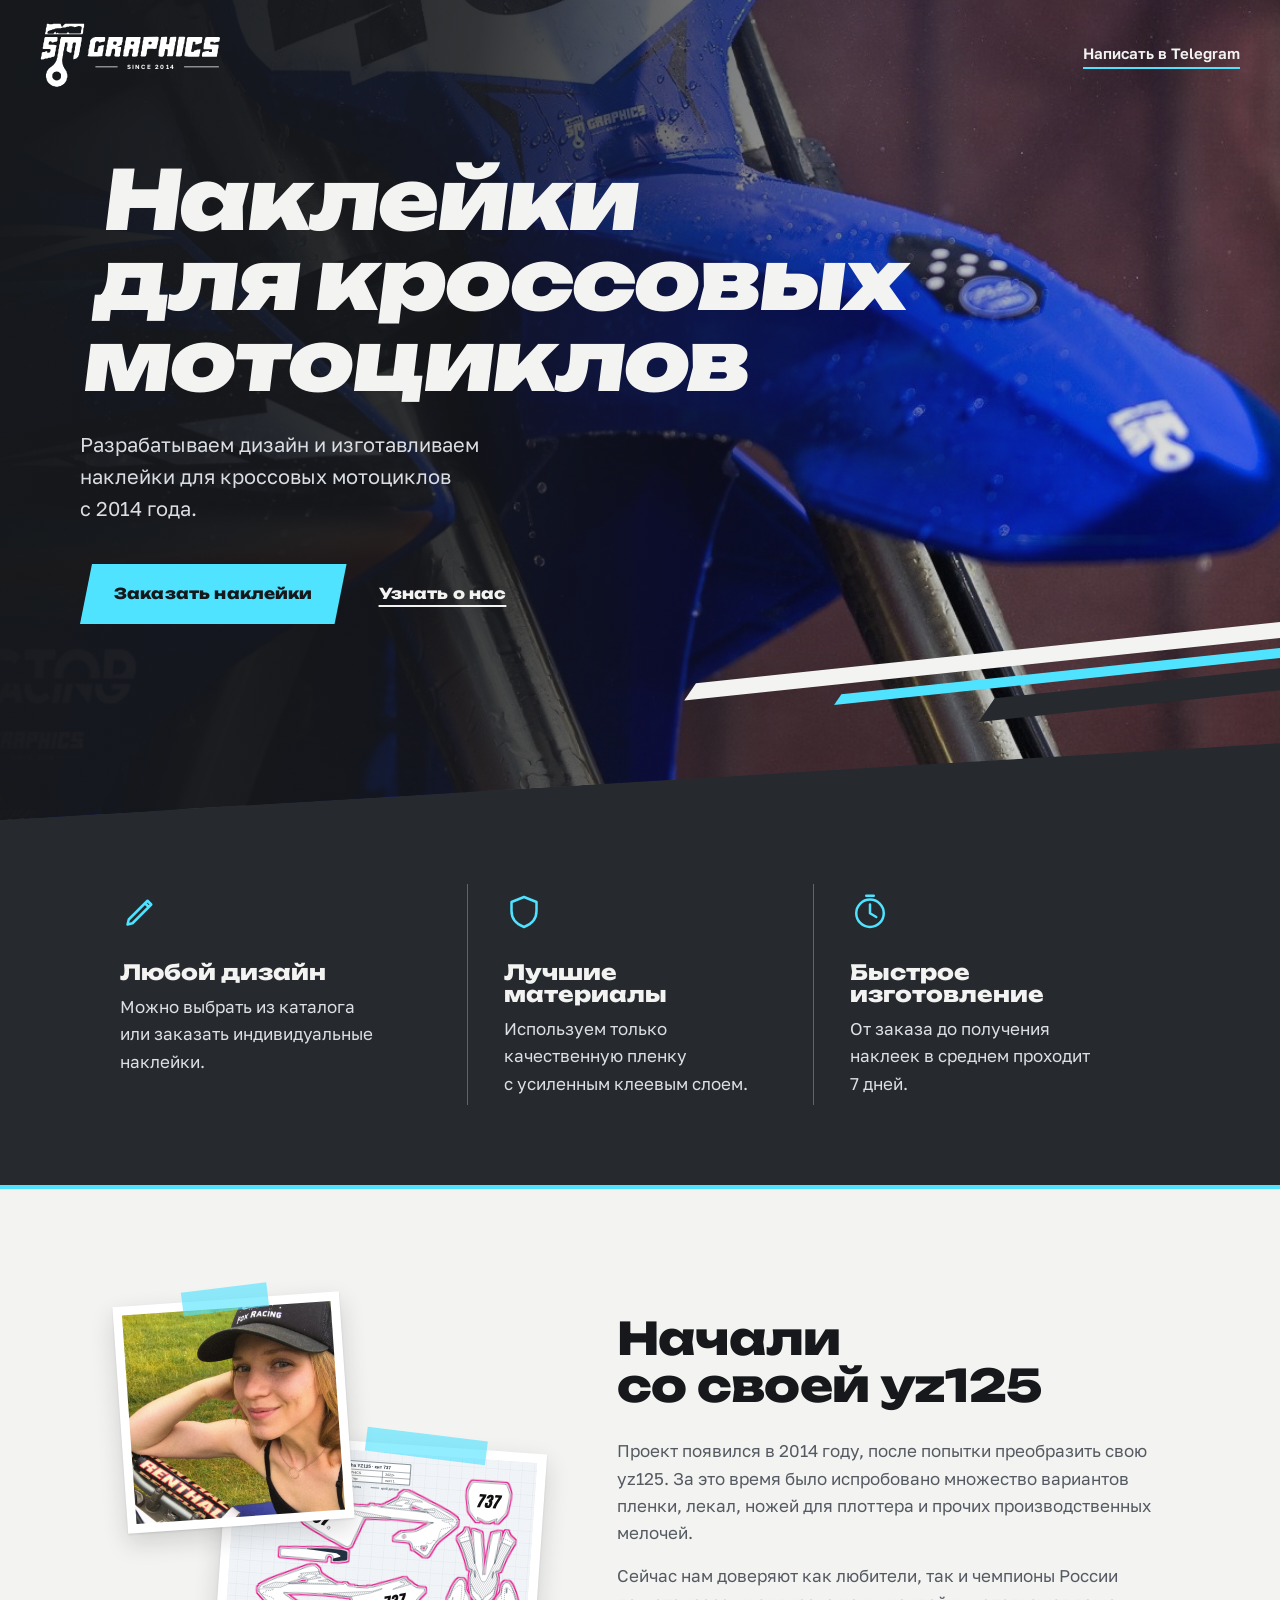
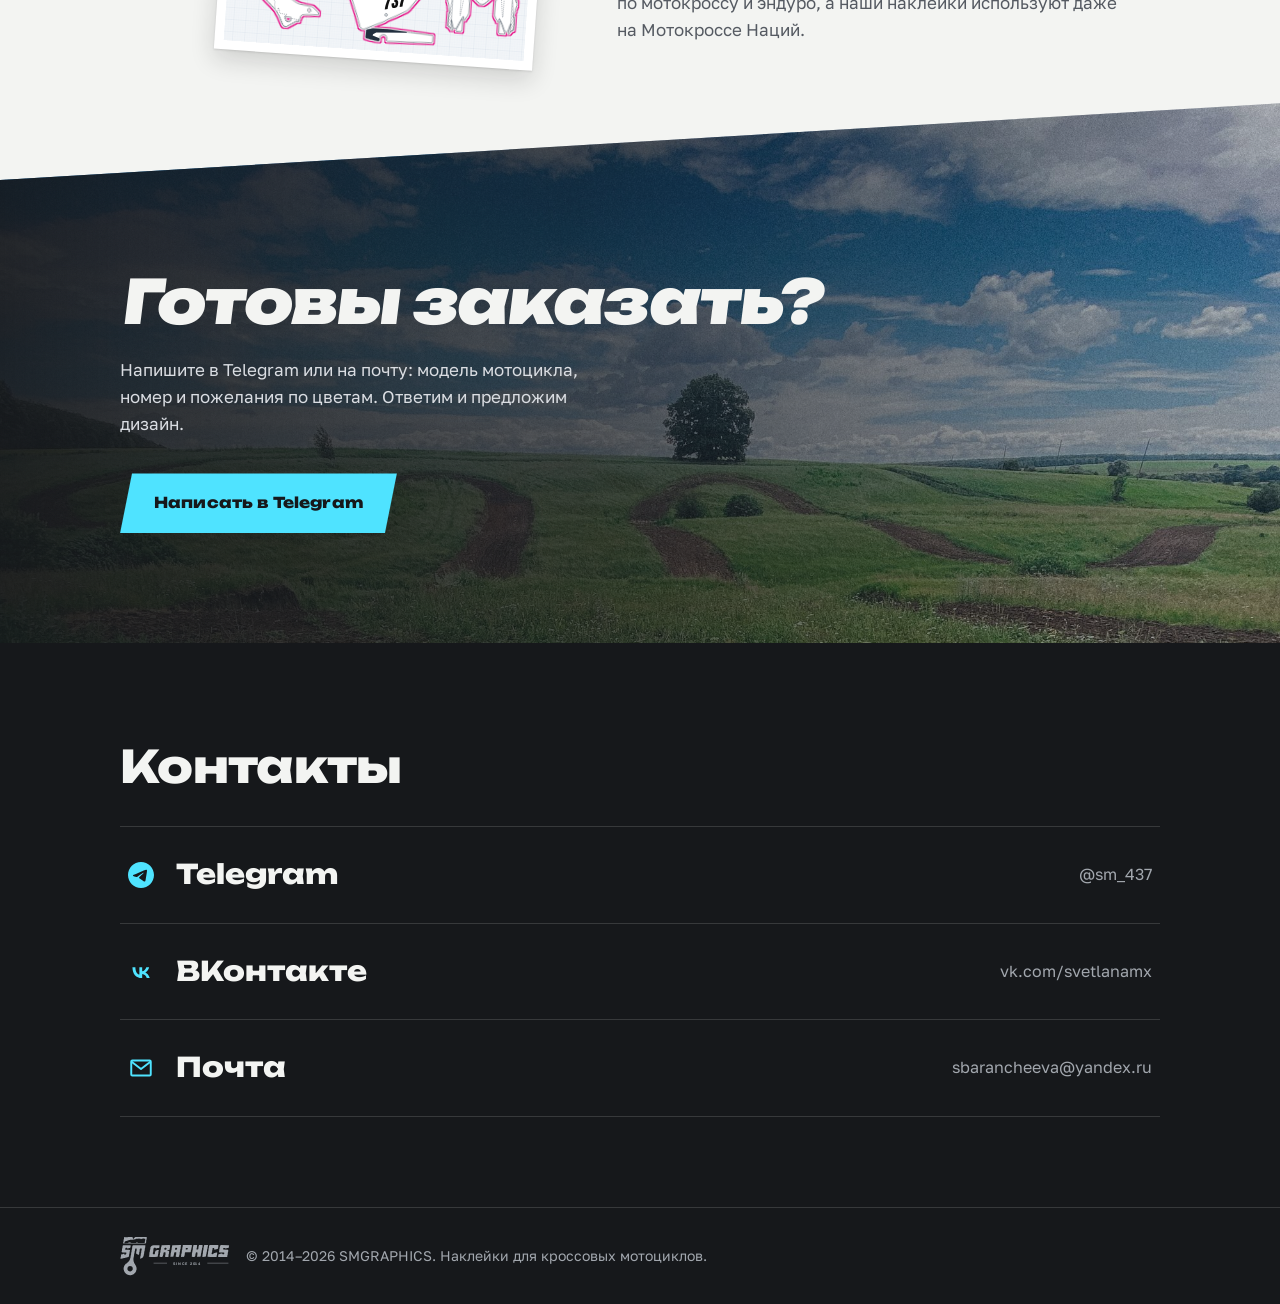
==== commit f0bf6ac1: "Неразрывные пробелы после предлогов и союзов, между числом и словом Co-Authored-By: Claude Opus 5.5 " ====
--- a/index.html
+++ b/index.html
@@ -34,10 +34,10 @@
     <header class="hero" id="top">
         <div class="hero-inner">
             <h1 class="hero-title">Наклейки для&nbsp;кроссовых мотоциклов</h1>
-            <p class="hero-sub">Разрабатываем дизайн и изготавливаем наклейки для кроссовых мотоциклов с 2014 года.</p>
+            <p class="hero-sub">Разрабатываем дизайн и&nbsp;изготавливаем наклейки для&nbsp;кроссовых мотоциклов с&nbsp;2014&nbsp;года.</p>
             <div class="hero-actions">
                 <a href="https://t.me/sm_437" target="_blank" rel="noopener" class="btn btn-primary">Заказать наклейки</a>
-                <a href="#about" class="btn btn-ghost">Узнать о нас</a>
+                <a href="#about" class="btn btn-ghost">Узнать о&nbsp;нас</a>
             </div>
         </div>
         <div class="stripes" aria-hidden="true">
@@ -48,22 +48,22 @@
     <!-- 2. Что мы предлагаем -->
     <section class="offer">
         <div class="container">
-            <h2 class="visually-hidden">Что мы предлагаем</h2>
+            <h2 class="visually-hidden">Что&nbsp;мы предлагаем</h2>
             <ul class="offer-list">
                 <li>
                     <svg viewBox="0 0 32 32" aria-hidden="true"><path d="M6 26l4-1 15-15-3-3L7 22l-1 4zM20 9l3 3" /></svg>
                     <h3>Любой дизайн</h3>
-                    <p>Можно выбрать из каталога или заказать индивидуальные наклейки.</p>
+                    <p>Можно выбрать из&nbsp;каталога или&nbsp;заказать индивидуальные наклейки.</p>
                 </li>
                 <li>
                     <svg viewBox="0 0 32 32" aria-hidden="true"><path d="M16 4l10 4v7c0 7-4.5 11-10 13-5.5-2-10-6-10-13V8l10-4z" /></svg>
                     <h3>Лучшие материалы</h3>
-                    <p>Используем только качественную пленку с усиленным клеевым слоем.</p>
+                    <p>Используем только качественную пленку с&nbsp;усиленным клеевым слоем.</p>
                 </li>
                 <li>
                     <svg viewBox="0 0 32 32" aria-hidden="true"><circle cx="16" cy="17" r="11" /><path d="M16 10v7l5 3M13 3h6" /></svg>
                     <h3>Быстрое изготовление</h3>
-                    <p>От заказа до получения наклеек в среднем проходит 7 дней.</p>
+                    <p>От&nbsp;заказа до&nbsp;получения наклеек в&nbsp;среднем проходит 7&nbsp;дней.</p>
                 </li>
             </ul>
         </div>
@@ -82,8 +82,8 @@
             </div>
             <div class="about-text">
                 <h2>Начали со&nbsp;своей yz125</h2>
-                <p>Проект появился в 2014 году, после попытки преобразить свою yz125. За это время было испробовано множество вариантов пленки, лекал, ножей для плоттера и прочих производственных мелочей.</p>
-                <p>Сейчас нам доверяют как любители, так и чемпионы России по мотокроссу и эндуро, а наши наклейки используют даже на Мотокроссе Наций.</p>
+                <p>Проект появился в&nbsp;2014&nbsp;году, после попытки преобразить свою yz125. За&nbsp;это время было испробовано множество вариантов пленки, лекал, ножей для&nbsp;плоттера и&nbsp;прочих производственных мелочей.</p>
+                <p>Сейчас нам доверяют как&nbsp;любители, так&nbsp;и&nbsp;чемпионы России по&nbsp;мотокроссу и&nbsp;эндуро, а&nbsp;наши наклейки используют даже на&nbsp;Мотокроссе Наций.</p>
             </div>
         </div>
     </section>
@@ -93,7 +93,7 @@
         <div class="container cta-inner">
             <h2>Готовы заказать?</h2>
             <p>Напишите в&nbsp;Telegram или&nbsp;на&nbsp;почту: модель мотоцикла, номер и&nbsp;пожелания по&nbsp;цветам. Ответим и&nbsp;предложим дизайн.</p>
-            <a href="https://t.me/sm_437" target="_blank" rel="noopener" class="btn btn-primary">Написать в Telegram</a>
+            <a href="https://t.me/sm_437" target="_blank" rel="noopener" class="btn btn-primary">Написать в&nbsp;Telegram</a>
         </div>
     </section>
 
@@ -125,13 +125,13 @@
     <footer class="footer">
         <div class="container footer-inner">
             <svg class="logo-svg logo-svg-small" role="img" aria-label="SMGRAPHICS"><use href="#sm-logo"/></svg>
-            <p>© 2014–2026 SMGRAPHICS. Наклейки для кроссовых мотоциклов.</p>
+            <p>© 2014–2026 SMGRAPHICS. Наклейки для&nbsp;кроссовых мотоциклов.</p>
         </div>
     </footer>
 
     <!-- Нижняя панель для телефонов -->
     <div class="mobile-bar" id="mobile-bar">
-        <a href="https://t.me/sm_437" target="_blank" rel="noopener" class="btn btn-primary" tabindex="-1">Заказать наклейки в Telegram</a>
+        <a href="https://t.me/sm_437" target="_blank" rel="noopener" class="btn btn-primary" tabindex="-1">Заказать наклейки в&nbsp;Telegram</a>
     </div>
 
     <script>
--- a/css/style.css
+++ b/css/style.css
@@ -1,5 +1,5 @@
 /* SMGRAPHICS — стиль в духе гоночного графического кита:
-   графит, белая «пластиковая» основа, кислотно-лаймовый акцент,
+   графит, белая «пластиковая» основа, ледяной голубой акцент,
    диагональные полосы и наклонная типографика. */
 
 :root {
@@ -7,7 +7,7 @@
     --ink-2: #1F2226;        /* чуть светлее для слоёв */
     --race: #26292E;         /* светлый графит для полосы преимуществ */
     --plate: #F3F4F2;        /* светлый нейтральный */
-    --hivis: #8BE33A;        /* лаймовый акцент */
+    --hivis: #4FE3FF;        /* ледяной голубой акцент */
     --steel: #A2A7AE;        /* серый для второстепенного текста */
     --text: #1B1D21;         /* текст на светлом фоне */
     --muted: #555A62;
@@ -141,7 +141,8 @@
     font-size: clamp(2.3rem, 6.4vw, 5.4rem);
     line-height: 0.98;
     letter-spacing: -0.02em;
-    max-width: 11ch;
+    max-width: 13ch;
+    overflow-wrap: normal;     /* на широких экранах слова не рвём */
     transform: skewX(-7deg);
     transform-origin: left bottom;
 }
@@ -419,7 +420,7 @@
             url('../images/hero-bg.jpg') 62% 30% / cover no-repeat;
     }
     /* Unbounded очень широкий: самое длинное слово «мотоциклов» должно влезать в экран */
-    .hero-title { font-size: clamp(1.45rem, 7.4vw, 2.4rem); letter-spacing: -0.01em; }
+    .hero-title { font-size: clamp(1.45rem, 7.4vw, 2.4rem); letter-spacing: -0.01em; overflow-wrap: break-word; }
     .cta-inner h2 { font-size: clamp(1.45rem, 7.4vw, 2.4rem); }
     .about-text h2, .contact h2 { font-size: clamp(1.4rem, 6.6vw, 2rem); }
     .offer-list h3 { font-size: 16px; }
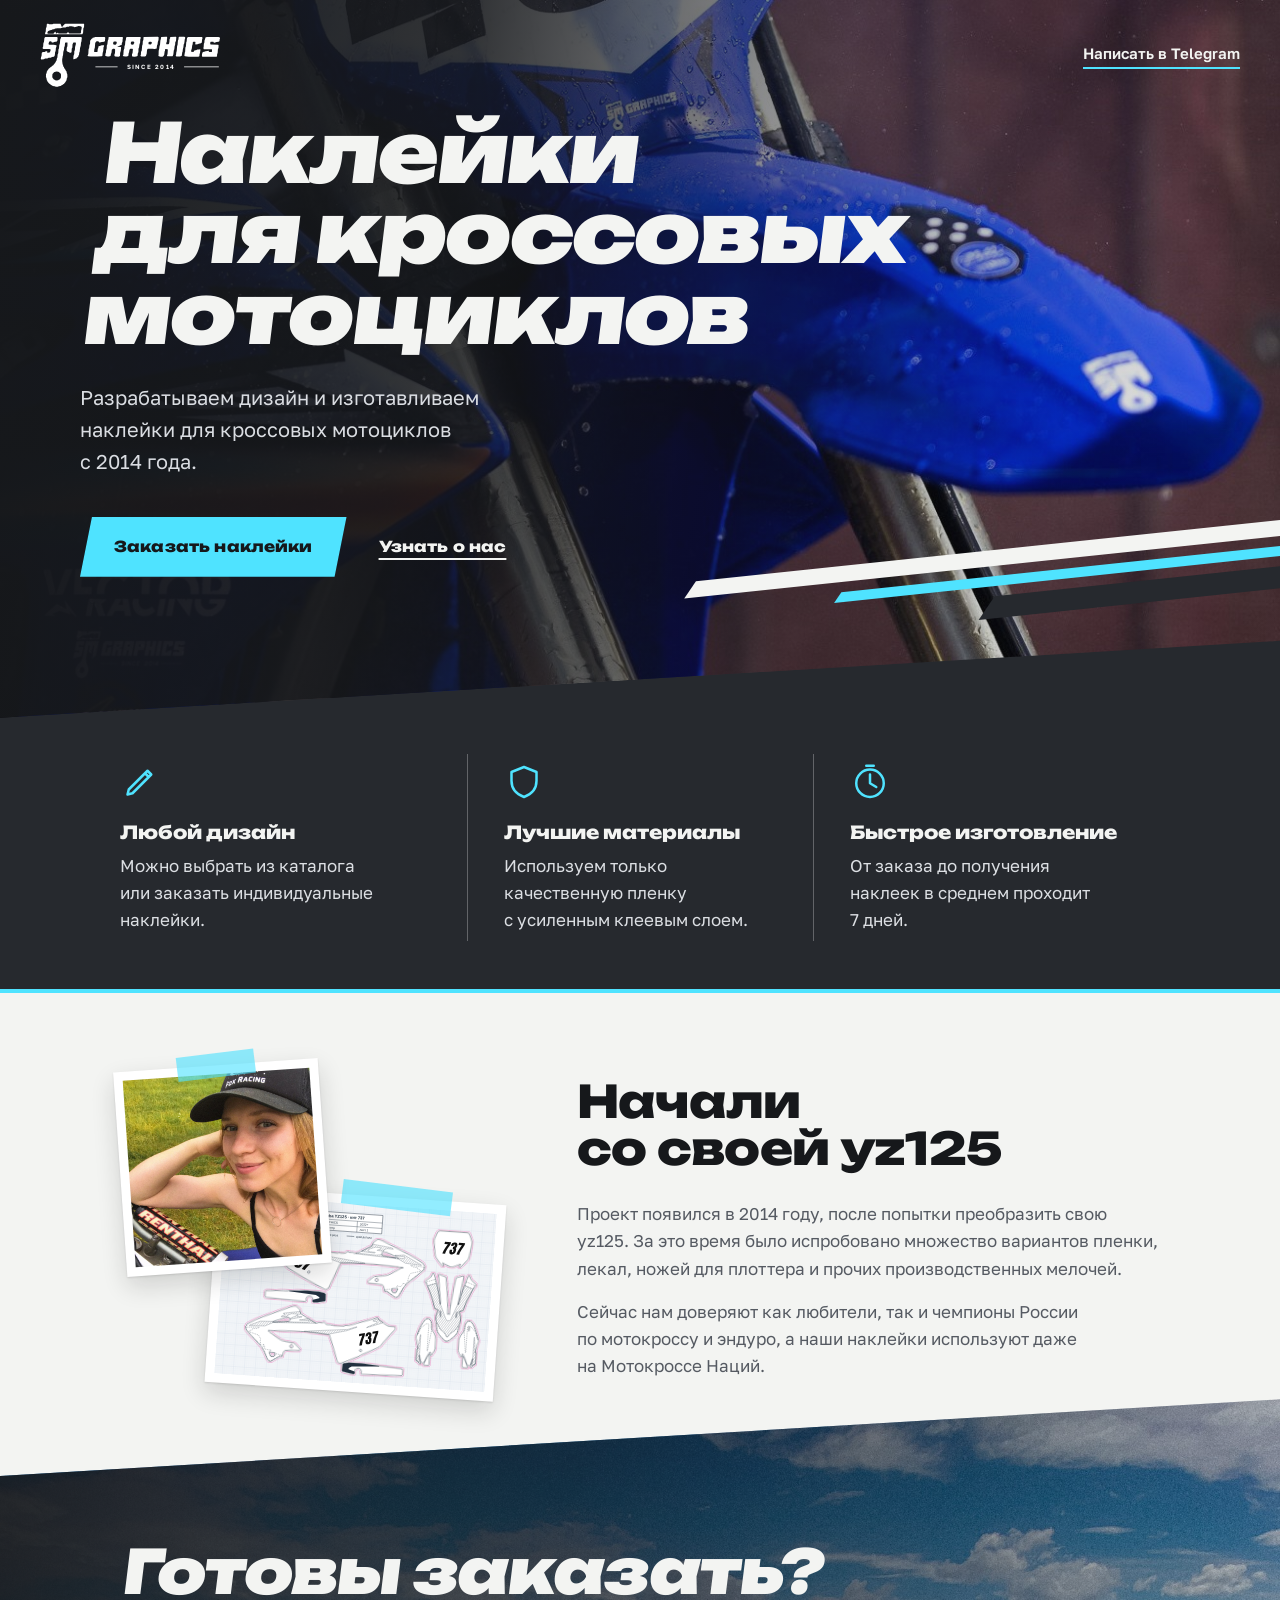
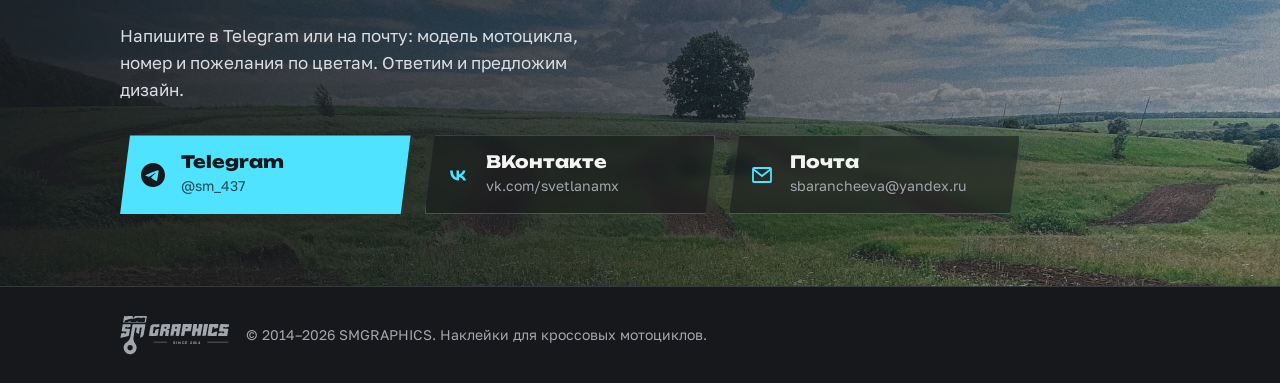
==== commit 9a41ad08: "Компактная версия: заказ и контакты в одном блоке, меньше отступов, ниже первый экран Co-Authored-By" ====
--- a/index.html
+++ b/index.html
@@ -88,21 +88,13 @@
         </div>
     </section>
 
-    <!-- 4. Призыв к действию -->
-    <section class="cta">
+    <!-- 4. Заказ и контакты -->
+    <section class="cta" id="contact">
         <div class="container cta-inner">
             <h2>Готовы заказать?</h2>
             <p>Напишите в&nbsp;Telegram или&nbsp;на&nbsp;почту: модель мотоцикла, номер и&nbsp;пожелания по&nbsp;цветам. Ответим и&nbsp;предложим дизайн.</p>
-            <a href="https://t.me/sm_437" target="_blank" rel="noopener" class="btn btn-primary">Написать в&nbsp;Telegram</a>
-        </div>
-    </section>
-
-    <!-- 5. Контакты -->
-    <section class="contact" id="contact">
-        <div class="container">
-            <h2>Контакты</h2>
             <div class="contact-list">
-                <a href="https://t.me/sm_437" target="_blank" rel="noopener" class="contact-row">
+                <a href="https://t.me/sm_437" target="_blank" rel="noopener" class="contact-row contact-row-main">
                     <svg viewBox="0 0 24 24" aria-hidden="true" class="fill"><path d="M12 0C5.373 0 0 5.373 0 12s5.373 12 12 12 12-5.373 12-12S18.627 0 12 0zm5.562 8.161c-.18 1.897-.962 6.502-1.359 8.627-.168.9-.5 1.201-.82 1.23-.697.064-1.226-.46-1.901-.903-1.056-.692-1.653-1.123-2.678-1.799-1.185-.781-.417-1.21.258-1.91.177-.184 3.247-2.977 3.307-3.230.007-.032.014-.15-.056-.212s-.174-.041-.249-.024c-.106.024-1.793 1.139-5.062 3.345-.479.329-.913.489-1.302.481-.428-.009-1.252-.242-1.865-.441-.752-.244-1.349-.374-1.297-.789.027-.216.324-.437.893-.663 3.498-1.524 5.831-2.529 6.998-3.015 3.333-1.386 4.025-1.627 4.476-1.635.099-.002.321.023.465.178.121.13.148.305.163.428.015.123.034.404.019.623z"/></svg>
                     <span class="contact-name">Telegram</span>
                     <span class="contact-value">@sm_437</span>
@@ -121,7 +113,7 @@
         </div>
     </section>
 
-    <!-- 6. Подвал -->
+    <!-- 5. Подвал -->
     <footer class="footer">
         <div class="container footer-inner">
             <svg class="logo-svg logo-svg-small" role="img" aria-label="SMGRAPHICS"><use href="#sm-logo"/></svg>
--- a/css/style.css
+++ b/css/style.css
@@ -117,10 +117,10 @@
 .hero {
     position: relative;
     z-index: 2;
-    min-height: min(820px, 92vh);
+    min-height: min(640px, 76vh);
     display: flex;
     align-items: center;
-    padding: 130px var(--gutter) calc(var(--slant) + 90px);
+    padding: 112px var(--gutter) calc(var(--slant) + 64px);
     background:
         linear-gradient(100deg, var(--ink) 0%, rgba(22, 24, 27, 0.88) 34%, rgba(22, 24, 27, 0.35) 64%, rgba(22, 24, 27, 0.05) 100%),
         url('../images/hero-bg.jpg') 70% 30% / cover no-repeat;
@@ -198,7 +198,7 @@
     background: var(--race);
     border-bottom: 4px solid var(--hivis);
     margin-top: calc(var(--slant) * -1);
-    padding-block: calc(var(--slant) + 64px) 80px;
+    padding-block: calc(var(--slant) + 36px) 48px;
 }
 
 .offer-list {
@@ -219,11 +219,11 @@
     stroke-width: 2;
     stroke-linecap: round;
     stroke-linejoin: round;
-    margin-bottom: 22px;
+    margin-bottom: 14px;
 }
 
 .offer-list h3 {
-    font-size: 21px;
+    font-size: 18px;
     font-weight: 800;
     margin-bottom: 10px;
 }
@@ -234,12 +234,12 @@
 .about {
     background: var(--plate);
     color: var(--text);
-    padding-block: 110px 120px;
+    padding-block: 72px 84px;
 }
 
 .about-grid {
     display: grid;
-    grid-template-columns: 420px minmax(0, 1fr);
+    grid-template-columns: 380px minmax(0, 1fr);
     gap: clamp(40px, 6vw, 80px);
     align-items: center;
 }
@@ -248,7 +248,7 @@
 .about-cards {
     position: relative;
     width: 100%;
-    max-width: 420px;
+    max-width: 380px;
     aspect-ratio: 1 / 0.86;
     justify-self: center;
 }
@@ -308,7 +308,7 @@
         url('../images/dream_track.jpg') center 72% / cover no-repeat;
     clip-path: polygon(0 var(--slant), 100% 0, 100% 100%, 0 100%);
     margin-top: calc(var(--slant) * -1);
-    padding-block: calc(var(--slant) + 90px) 110px;
+    padding-block: calc(var(--slant) + 64px) 72px;
 }
 
 .cta-inner h2 {
@@ -320,35 +320,36 @@
 }
 
 .cta-inner p {
-    margin: 22px 0 36px;
+    margin: 18px 0 32px;
     max-width: 46ch;
     color: #DADDE2;
 }
 
-/* ===== 5. Контакты ===== */
-.contact { padding-block: 100px 90px; }
-
-.contact h2 {
-    font-weight: 800;
-    font-size: clamp(1.8rem, 3.6vw, 2.8rem);
-    letter-spacing: -0.015em;
-    margin-bottom: 36px;
-}
-
-.contact-list { border-top: 1px solid var(--line-dark); }
+/* Контакты — три кнопки в блоке заказа; Telegram главный */
+.contact-list {
+    display: grid;
+    grid-template-columns: repeat(3, minmax(0, 1fr));
+    gap: 14px;
+    max-width: 900px;
+}
 
 .contact-row {
     display: grid;
-    grid-template-columns: 28px minmax(0, 1fr) auto;
+    grid-template-columns: 26px minmax(0, 1fr);
     align-items: center;
-    gap: 20px;
-    padding: 26px 8px;
-    border-bottom: 1px solid var(--line-dark);
-    transition: background-color 0.15s, padding 0.2s;
+    gap: 2px 14px;
+    padding: 16px 20px;
+    background: rgba(22, 24, 27, 0.55);
+    border: 1px solid rgba(255, 255, 255, 0.22);
+    -webkit-backdrop-filter: blur(6px);
+    backdrop-filter: blur(6px);
+    clip-path: polygon(10px 0, 100% 0, calc(100% - 10px) 100%, 0 100%);
+    transition: background-color 0.15s, border-color 0.15s;
 }
 
 .contact-row svg {
-    width: 26px; height: 26px;
+    grid-row: span 2;
+    width: 24px; height: 24px;
     fill: none;
     stroke: var(--hivis);
     stroke-width: 1.8;
@@ -359,20 +360,26 @@
 .contact-name {
     font-family: var(--font-display);
     font-weight: 800;
-    font-size: clamp(1.2rem, 2.4vw, 1.7rem);
+    font-size: 17px;
+    line-height: 1.2;
 }
 
 .contact-value {
     color: var(--steel);
-    font-size: 16px;
+    font-size: 14px;
     overflow-wrap: anywhere;
-    text-align: right;
-}
-
-.contact-row:hover { background: var(--race); padding-inline: 20px; }
+}
+
+.contact-row:hover { background: rgba(22, 24, 27, 0.8); border-color: var(--hivis); }
 .contact-row:hover .contact-value { color: var(--plate); }
 
-/* ===== 6. Подвал ===== */
+.contact-row-main { background: var(--hivis); border-color: var(--hivis); color: var(--ink); }
+.contact-row-main svg.fill { fill: var(--ink); }
+.contact-row-main .contact-value { color: var(--ink); opacity: 0.75; }
+.contact-row-main:hover { background: #FFFFFF; border-color: #FFFFFF; }
+.contact-row-main:hover .contact-value { color: var(--ink); }
+
+/* ===== 5. Подвал ===== */
 .footer {
     border-top: 1px solid var(--line-dark);
     padding-block: 28px calc(28px + env(safe-area-inset-bottom, 0px));
@@ -388,13 +395,14 @@
     .offer-list li,
     .offer-list li:first-child {
         border-left: 0;
-        padding: 28px 0;
+        padding: 20px 0;
         border-top: 1px solid rgba(255, 255, 255, 0.28);
     }
     .offer-list li:first-child { border-top: 0; padding-top: 0; }
 
     .about-grid { grid-template-columns: minmax(0, 1fr); }
-    .about-cards { max-width: 380px; }
+    .about-cards { max-width: 360px; }
+    .contact-list { grid-template-columns: minmax(0, 1fr); max-width: 420px; }
 }
 
 /* Нижняя панель «Написать» — только на телефонах */
@@ -413,8 +421,8 @@
     /* Первый экран */
     .hero {
         min-height: 0;
-        padding-top: 104px;
-        padding-bottom: calc(var(--slant) + 76px);
+        padding-top: 96px;
+        padding-bottom: calc(var(--slant) + 56px);
         background:
             linear-gradient(180deg, rgba(22, 24, 27, 0.5) 0%, rgba(22, 24, 27, 0.88) 55%, var(--ink) 100%),
             url('../images/hero-bg.jpg') 62% 30% / cover no-repeat;
@@ -422,7 +430,7 @@
     /* Unbounded очень широкий: самое длинное слово «мотоциклов» должно влезать в экран */
     .hero-title { font-size: clamp(1.45rem, 7.4vw, 2.4rem); letter-spacing: -0.01em; overflow-wrap: break-word; }
     .cta-inner h2 { font-size: clamp(1.45rem, 7.4vw, 2.4rem); }
-    .about-text h2, .contact h2 { font-size: clamp(1.4rem, 6.6vw, 2rem); }
+    .about-text h2 { font-size: clamp(1.4rem, 6.6vw, 2rem); }
     .offer-list h3 { font-size: 16px; }
     .hero-sub { margin-top: 20px; }
     .hero-actions { margin-top: 30px; flex-direction: column; align-items: stretch; gap: 14px; }
@@ -436,23 +444,24 @@
     .btn { padding: 17px 28px; }
 
     /* Предложение: иконка слева от заголовка, компактнее */
-    .offer { padding-block: calc(var(--slant) + 40px) 56px; }
+    .offer { padding-block: calc(var(--slant) + 28px) 36px; }
     .offer-list li,
     .offer-list li:first-child {
         display: grid;
         grid-template-columns: 34px minmax(0, 1fr);
         column-gap: 16px;
-        padding: 22px 0;
+        padding: 14px 0;
     }
     .offer-list li:first-child { padding-top: 0; }
     .offer-list li:last-child { padding-bottom: 0; }
-    .offer-list svg { width: 32px; height: 32px; margin: 0; grid-row: span 2; }
-    .offer-list h3 { font-size: 18px; margin-bottom: 6px; }
+    .offer-list svg { width: 28px; height: 28px; margin: 0; grid-row: span 2; }
+    .offer-list h3 { font-size: 16px; margin-bottom: 2px; }
+    .offer-list p { font-size: 15px; line-height: 1.45; }
 
     /* О себе */
-    .about { padding-block: 64px calc(var(--slant) + 64px); }
-    .about-grid { gap: 44px; }
-    .about-cards { max-width: 330px; }
+    .about { padding-block: 48px calc(var(--slant) + 44px); }
+    .about-grid { gap: 28px; }
+    .about-cards { max-width: 270px; }
     .about-photo { padding: 6px; }
     .about-photo::before { height: 18px; top: -9px; }
     .about-text h2 { margin-bottom: 18px; }
@@ -461,23 +470,20 @@
     /* Призыв */
     /* На телефоне: текст сверху на тёмном небе, трасса видна под кнопкой */
     .cta {
-        padding-block: calc(var(--slant) + 48px) 190px;
+        padding-block: calc(var(--slant) + 40px) 150px;
         background:
             linear-gradient(180deg, rgba(22, 24, 27, 0.9) 0%, rgba(22, 24, 27, 0.72) 55%, rgba(22, 24, 27, 0.1) 82%, rgba(22, 24, 27, 0) 100%),
             url('../images/dream_track.jpg') 50% 100% / auto 135% no-repeat;
     }
     .cta-inner p { margin: 16px 0 28px; }
-    .cta-inner .btn { display: block; text-align: center; }
 
     /* Контакты */
-    .contact { padding-block: 64px 48px; }
-    .contact h2 { margin-bottom: 24px; }
-    .contact-row { grid-template-columns: 24px minmax(0, 1fr); gap: 2px 16px; padding: 18px 4px; }
-    .contact-row svg { grid-row: span 2; width: 24px; height: 24px; }
-    .contact-value { grid-column: 2; text-align: left; font-size: 15px; }
-    .contact-row:hover { padding-inline: 12px; }
-
-    .footer { padding-bottom: calc(96px + env(safe-area-inset-bottom, 0px)); }
+    .contact-list { gap: 10px; }
+    .contact-row { padding: 13px 18px; }
+
+    .logo-svg-small { height: 30px; }
+    .footer-inner { gap: 10px; font-size: 13px; }
+    .footer { padding-top: 20px; padding-bottom: calc(88px + env(safe-area-inset-bottom, 0px)); }
 
     /* Нижняя панель появляется, когда первый экран прокручен */
     .mobile-bar {
